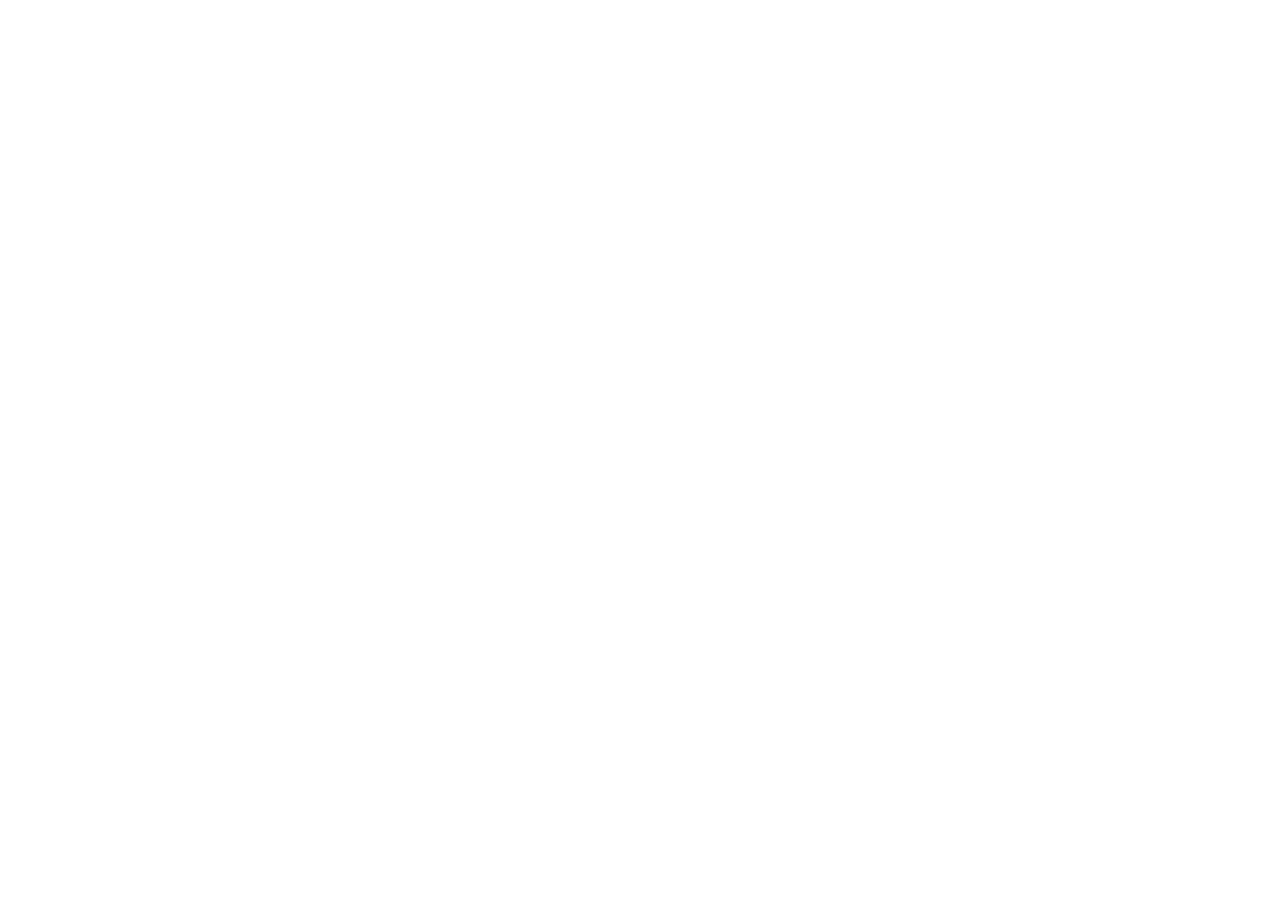
==== index.html @ 86dd61f1 "完成登录注册功能" ====
<!DOCTYPE html>
<html lang="en">

<head>
    <meta charset="UTF-8">
    <meta name="viewport" content="width=device-width, initial-scale=1.0">
    <title>Document</title>
</head>

<body>

</body>

</html>
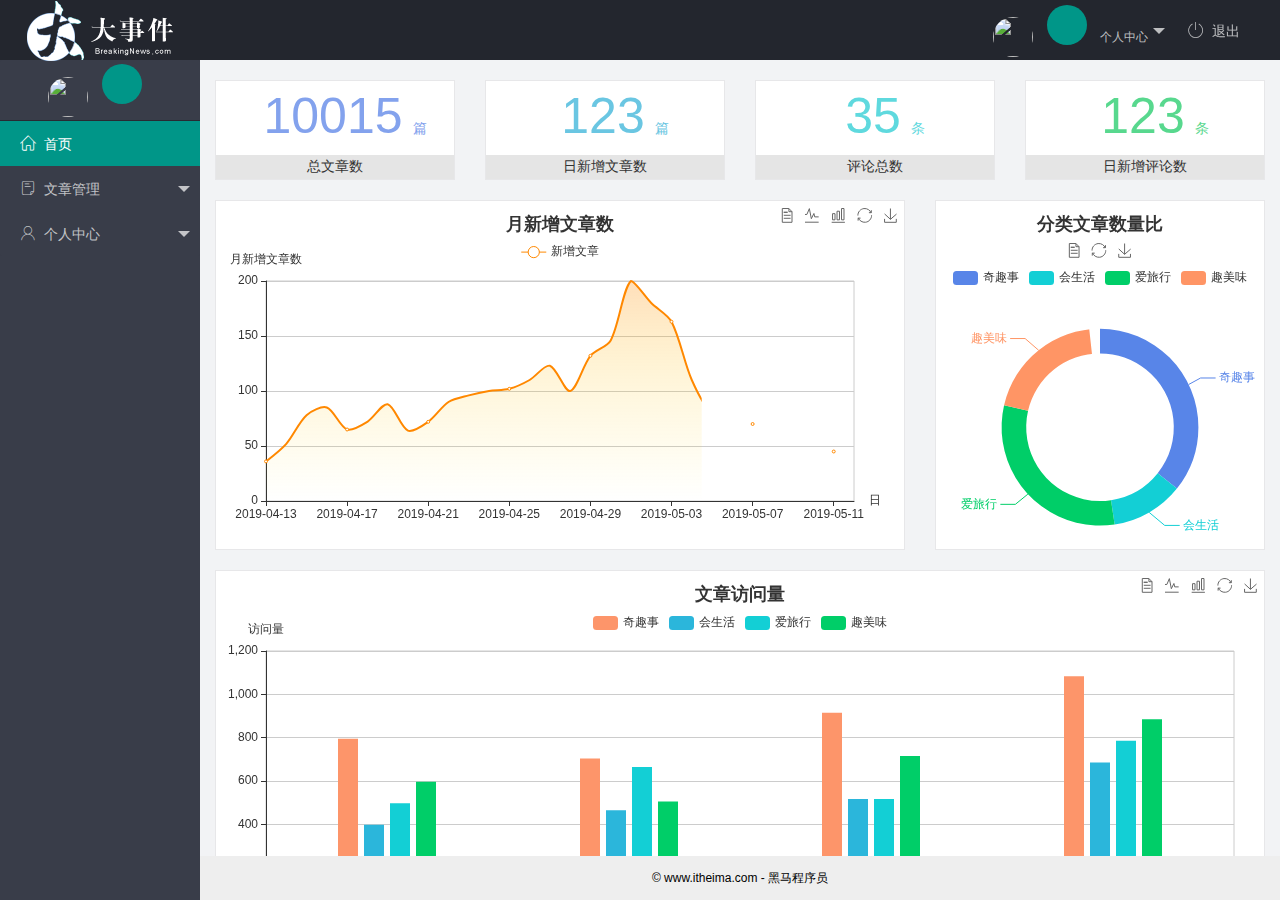
==== commit e9c8f00d: "完成首页和退出功能" ====
--- a/index.html
+++ b/index.html
@@ -5,10 +5,86 @@
     <meta charset="UTF-8">
     <meta name="viewport" content="width=device-width, initial-scale=1.0">
     <title>Document</title>
+    <link rel="stylesheet" href="./assets/lib/layui/css/layui.css">
+    <link rel="stylesheet" href="/assets/fonts/iconfont.css" />
+    <link rel="stylesheet" href="/assets/css/index.css" />
 </head>
 
-<body>
+<body class="layui-layout-body">
+    <div class="layui-layout layui-layout-admin">
+        <div class="layui-header">
+            <div class="layui-logo">
+                <img src="/assets/images/logo.png" alt="" />
+            </div>
+            <!-- 头部区域（可配合layui已有的水平导航） -->
+            <ul class="layui-nav layui-layout-right">
+                <li class="layui-nav-item">
+                    <a href="javascript:;" class="userinfo">
+                        <img src="http://t.cn/RCzsdCq" class="layui-nav-img" />
+                        <span class="text-avatar"></span>
+                        个人中心
+                    </a>
+                    <dl class="layui-nav-child">
+                        <dd><a href="">基本资料</a></dd>
+                        <dd><a href="">更换头像</a></dd>
+                        <dd><a href="">重置密码</a></dd>
+                    </dl>
+                </li>
+                <li class="layui-nav-item">
+                    <a href="javascript:;" id="btnLogout"><span class="iconfont icon-tuichu"></span>退出</a>
+                </li>
+            </ul>
+        </div>
 
+        <div class="layui-side layui-bg-black">
+            <div class="layui-side-scroll">
+                <!-- 左侧导航区域（可配合layui已有的垂直导航） -->
+                <ul class="layui-nav layui-nav-tree" lay-shrink="all"></ul>
+                <ul class="layui-nav layui-nav-tree">
+                    <div class="userinfo">
+                        <img src="http://t.cn/RCzsdCq" class="layui-nav-img" />
+                        <span class="text-avatar"></span>
+                        <span id="welcome"></span>
+                    </div>
+                    <li class="layui-nav-item layui-this">
+                        <a class="" href="/home/dashboard.html" target="fm"><span
+                                class="iconfont icon-home"></span>首页</a>
+                    </li>
+                    <li class="layui-nav-item">
+                        <a href="javascript:;"><span class="iconfont icon-16"></span>文章管理</a>
+                        <dl class="layui-nav-child">
+                            <dd><a href="javascript:;"><i class="layui-icon layui-icon-app"></i>文章类别</a></dd>
+                            <dd><a href="javascript:;"><i class="layui-icon layui-icon-app"></i>文章列表</a></dd>
+                            <dd><a href="javascript:;"><i class="layui-icon layui-icon-app"></i>发布文章</a></dd>
+                        </dl>
+                    </li>
+                    <li class="layui-nav-item">
+                        <a href="javascript:;"><span class="iconfont icon-user"></span>个人中心</a>
+                        <dl class="layui-nav-child">
+                            <dd><a href="javascript:;"><i class="layui-icon layui-icon-app"></i>基本资料</a></dd>
+                            <dd><a href="javascript:;"><i class="layui-icon layui-icon-app"></i>更换头像</a></dd>
+                            <dd><a href="javascript:;"><i class="layui-icon layui-icon-app"></i>重置密码</a></dd>
+                        </dl>
+                    </li>
+                </ul>
+            </div>
+        </div>
+
+        <div class="layui-body">
+            <!-- 内容主体区域 -->
+            <iframe name="fm" src="/home/dashboard.html" frameborder="0"></iframe>
+        </div>
+
+        <div class="layui-footer">
+            <!-- 底部固定区域 -->
+            © www.itheima.com - 黑马程序员
+        </div>
+    </div>
+    <!-- 导入 layui 的JS文件 -->
+    <script src="/assets/lib/layui/layui.all.js"></script>
+    <script src="/assets/lib/jquery.js"></script>
+    <script src="/assets/js/baseAPI.js"></script>
+    <script src="/assets/js/index.js"></script>
 </body>
 
 </html>--- a/assets/lib/layui/css/layui.css
+++ b/assets/lib/layui/css/layui.css
@@ -0,0 +1,2 @@
+/** layui-v2.5.5 MIT License By https://www.layui.com */
+ .layui-inline,img{display:inline-block;vertical-align:middle}h1,h2,h3,h4,h5,h6{font-weight:400}.layui-edge,.layui-header,.layui-inline,.layui-main{position:relative}.layui-body,.layui-edge,.layui-elip{overflow:hidden}.layui-btn,.layui-edge,.layui-inline,img{vertical-align:middle}.layui-btn,.layui-disabled,.layui-icon,.layui-unselect{-moz-user-select:none;-webkit-user-select:none;-ms-user-select:none}.layui-elip,.layui-form-checkbox span,.layui-form-pane .layui-form-label{text-overflow:ellipsis;white-space:nowrap}.layui-breadcrumb,.layui-tree-btnGroup{visibility:hidden}blockquote,body,button,dd,div,dl,dt,form,h1,h2,h3,h4,h5,h6,input,li,ol,p,pre,td,textarea,th,ul{margin:0;padding:0;-webkit-tap-highlight-color:rgba(0,0,0,0)}a:active,a:hover{outline:0}img{border:none}li{list-style:none}table{border-collapse:collapse;border-spacing:0}h4,h5,h6{font-size:100%}button,input,optgroup,option,select,textarea{font-family:inherit;font-size:inherit;font-style:inherit;font-weight:inherit;outline:0}pre{white-space:pre-wrap;white-space:-moz-pre-wrap;white-space:-pre-wrap;white-space:-o-pre-wrap;word-wrap:break-word}body{line-height:24px;font:14px Helvetica Neue,Helvetica,PingFang SC,Tahoma,Arial,sans-serif}hr{height:1px;margin:10px 0;border:0;clear:both}a{color:#333;text-decoration:none}a:hover{color:#777}a cite{font-style:normal;*cursor:pointer}.layui-border-box,.layui-border-box *{box-sizing:border-box}.layui-box,.layui-box *{box-sizing:content-box}.layui-clear{clear:both;*zoom:1}.layui-clear:after{content:'\20';clear:both;*zoom:1;display:block;height:0}.layui-inline{*display:inline;*zoom:1}.layui-edge{display:inline-block;width:0;height:0;border-width:6px;border-style:dashed;border-color:transparent}.layui-edge-top{top:-4px;border-bottom-color:#999;border-bottom-style:solid}.layui-edge-right{border-left-color:#999;border-left-style:solid}.layui-edge-bottom{top:2px;border-top-color:#999;border-top-style:solid}.layui-edge-left{border-right-color:#999;border-right-style:solid}.layui-disabled,.layui-disabled:hover{color:#d2d2d2!important;cursor:not-allowed!important}.layui-circle{border-radius:100%}.layui-show{display:block!important}.layui-hide{display:none!important}@font-face{font-family:layui-icon;src:url(../font/iconfont.eot?v=250);src:url(../font/iconfont.eot?v=250#iefix) format('embedded-opentype'),url(../font/iconfont.woff2?v=250) format('woff2'),url(../font/iconfont.woff?v=250) format('woff'),url(../font/iconfont.ttf?v=250) format('truetype'),url(../font/iconfont.svg?v=250#layui-icon) format('svg')}.layui-icon{font-family:layui-icon!important;font-size:16px;font-style:normal;-webkit-font-smoothing:antialiased;-moz-osx-font-smoothing:grayscale}.layui-icon-reply-fill:before{content:"\e611"}.layui-icon-set-fill:before{content:"\e614"}.layui-icon-menu-fill:before{content:"\e60f"}.layui-icon-search:before{content:"\e615"}.layui-icon-share:before{content:"\e641"}.layui-icon-set-sm:before{content:"\e620"}.layui-icon-engine:before{content:"\e628"}.layui-icon-close:before{content:"\1006"}.layui-icon-close-fill:before{content:"\1007"}.layui-icon-chart-screen:before{content:"\e629"}.layui-icon-star:before{content:"\e600"}.layui-icon-circle-dot:before{content:"\e617"}.layui-icon-chat:before{content:"\e606"}.layui-icon-release:before{content:"\e609"}.layui-icon-list:before{content:"\e60a"}.layui-icon-chart:before{content:"\e62c"}.layui-icon-ok-circle:before{content:"\1005"}.layui-icon-layim-theme:before{content:"\e61b"}.layui-icon-table:before{content:"\e62d"}.layui-icon-right:before{content:"\e602"}.layui-icon-left:before{content:"\e603"}.layui-icon-cart-simple:before{content:"\e698"}.layui-icon-face-cry:before{content:"\e69c"}.layui-icon-face-smile:before{content:"\e6af"}.layui-icon-survey:before{content:"\e6b2"}.layui-icon-tree:before{content:"\e62e"}.layui-icon-upload-circle:before{content:"\e62f"}.layui-icon-add-circle:before{content:"\e61f"}.layui-icon-download-circle:before{content:"\e601"}.layui-icon-templeate-1:before{content:"\e630"}.layui-icon-util:before{content:"\e631"}.layui-icon-face-surprised:before{content:"\e664"}.layui-icon-edit:before{content:"\e642"}.layui-icon-speaker:before{content:"\e645"}.layui-icon-down:before{content:"\e61a"}.layui-icon-file:before{content:"\e621"}.layui-icon-layouts:before{content:"\e632"}.layui-icon-rate-half:before{content:"\e6c9"}.layui-icon-add-circle-fine:before{content:"\e608"}.layui-icon-prev-circle:before{content:"\e633"}.layui-icon-read:before{content:"\e705"}.layui-icon-404:before{content:"\e61c"}.layui-icon-carousel:before{content:"\e634"}.layui-icon-help:before{content:"\e607"}.layui-icon-code-circle:before{content:"\e635"}.layui-icon-water:before{content:"\e636"}.layui-icon-username:before{content:"\e66f"}.layui-icon-find-fill:before{content:"\e670"}.layui-icon-about:before{content:"\e60b"}.layui-icon-location:before{content:"\e715"}.layui-icon-up:before{content:"\e619"}.layui-icon-pause:before{content:"\e651"}.layui-icon-date:before{content:"\e637"}.layui-icon-layim-uploadfile:before{content:"\e61d"}.layui-icon-delete:before{content:"\e640"}.layui-icon-play:before{content:"\e652"}.layui-icon-top:before{content:"\e604"}.layui-icon-friends:before{content:"\e612"}.layui-icon-refresh-3:before{content:"\e9aa"}.layui-icon-ok:before{content:"\e605"}.layui-icon-layer:before{content:"\e638"}.layui-icon-face-smile-fine:before{content:"\e60c"}.layui-icon-dollar:before{content:"\e659"}.layui-icon-group:before{content:"\e613"}.layui-icon-layim-download:before{content:"\e61e"}.layui-icon-picture-fine:before{content:"\e60d"}.layui-icon-link:before{content:"\e64c"}.layui-icon-diamond:before{content:"\e735"}.layui-icon-log:before{content:"\e60e"}.layui-icon-rate-solid:before{content:"\e67a"}.layui-icon-fonts-del:before{content:"\e64f"}.layui-icon-unlink:before{content:"\e64d"}.layui-icon-fonts-clear:before{content:"\e639"}.layui-icon-triangle-r:before{content:"\e623"}.layui-icon-circle:before{content:"\e63f"}.layui-icon-radio:before{content:"\e643"}.layui-icon-align-center:before{content:"\e647"}.layui-icon-align-right:before{content:"\e648"}.layui-icon-align-left:before{content:"\e649"}.layui-icon-loading-1:before{content:"\e63e"}.layui-icon-return:before{content:"\e65c"}.layui-icon-fonts-strong:before{content:"\e62b"}.layui-icon-upload:before{content:"\e67c"}.layui-icon-dialogue:before{content:"\e63a"}.layui-icon-video:before{content:"\e6ed"}.layui-icon-headset:before{content:"\e6fc"}.layui-icon-cellphone-fine:before{content:"\e63b"}.layui-icon-add-1:before{content:"\e654"}.layui-icon-face-smile-b:before{content:"\e650"}.layui-icon-fonts-html:before{content:"\e64b"}.layui-icon-form:before{content:"\e63c"}.layui-icon-cart:before{content:"\e657"}.layui-icon-camera-fill:before{content:"\e65d"}.layui-icon-tabs:before{content:"\e62a"}.layui-icon-fonts-code:before{content:"\e64e"}.layui-icon-fire:before{content:"\e756"}.layui-icon-set:before{content:"\e716"}.layui-icon-fonts-u:before{content:"\e646"}.layui-icon-triangle-d:before{content:"\e625"}.layui-icon-tips:before{content:"\e702"}.layui-icon-picture:before{content:"\e64a"}.layui-icon-more-vertical:before{content:"\e671"}.layui-icon-flag:before{content:"\e66c"}.layui-icon-loading:before{content:"\e63d"}.layui-icon-fonts-i:before{content:"\e644"}.layui-icon-refresh-1:before{content:"\e666"}.layui-icon-rmb:before{content:"\e65e"}.layui-icon-home:before{content:"\e68e"}.layui-icon-user:before{content:"\e770"}.layui-icon-notice:before{content:"\e667"}.layui-icon-login-weibo:before{content:"\e675"}.layui-icon-voice:before{content:"\e688"}.layui-icon-upload-drag:before{content:"\e681"}.layui-icon-login-qq:before{content:"\e676"}.layui-icon-snowflake:before{content:"\e6b1"}.layui-icon-file-b:before{content:"\e655"}.layui-icon-template:before{content:"\e663"}.layui-icon-auz:before{content:"\e672"}.layui-icon-console:before{content:"\e665"}.layui-icon-app:before{content:"\e653"}.layui-icon-prev:before{content:"\e65a"}.layui-icon-website:before{content:"\e7ae"}.layui-icon-next:before{content:"\e65b"}.layui-icon-component:before{content:"\e857"}.layui-icon-more:before{content:"\e65f"}.layui-icon-login-wechat:before{content:"\e677"}.layui-icon-shrink-right:before{content:"\e668"}.layui-icon-spread-left:before{content:"\e66b"}.layui-icon-camera:before{content:"\e660"}.layui-icon-note:before{content:"\e66e"}.layui-icon-refresh:before{content:"\e669"}.layui-icon-female:before{content:"\e661"}.layui-icon-male:before{content:"\e662"}.layui-icon-password:before{content:"\e673"}.layui-icon-senior:before{content:"\e674"}.layui-icon-theme:before{content:"\e66a"}.layui-icon-tread:before{content:"\e6c5"}.layui-icon-praise:before{content:"\e6c6"}.layui-icon-star-fill:before{content:"\e658"}.layui-icon-rate:before{content:"\e67b"}.layui-icon-template-1:before{content:"\e656"}.layui-icon-vercode:before{content:"\e679"}.layui-icon-cellphone:before{content:"\e678"}.layui-icon-screen-full:before{content:"\e622"}.layui-icon-screen-restore:before{content:"\e758"}.layui-icon-cols:before{content:"\e610"}.layui-icon-export:before{content:"\e67d"}.layui-icon-print:before{content:"\e66d"}.layui-icon-slider:before{content:"\e714"}.layui-icon-addition:before{content:"\e624"}.layui-icon-subtraction:before{content:"\e67e"}.layui-icon-service:before{content:"\e626"}.layui-icon-transfer:before{content:"\e691"}.layui-main{width:1140px;margin:0 auto}.layui-header{z-index:1000;height:60px}.layui-header a:hover{transition:all .5s;-webkit-transition:all .5s}.layui-side{position:fixed;left:0;top:0;bottom:0;z-index:999;width:200px;overflow-x:hidden}.layui-side-scroll{position:relative;width:220px;height:100%;overflow-x:hidden}.layui-body{position:absolute;left:200px;right:0;top:0;bottom:0;z-index:998;width:auto;overflow-y:auto;box-sizing:border-box}.layui-layout-body{overflow:hidden}.layui-layout-admin .layui-header{background-color:#23262E}.layui-layout-admin .layui-side{top:60px;width:200px;overflow-x:hidden}.layui-layout-admin .layui-body{position:fixed;top:60px;bottom:44px}.layui-layout-admin .layui-main{width:auto;margin:0 15px}.layui-layout-admin .layui-footer{position:fixed;left:200px;right:0;bottom:0;height:44px;line-height:44px;padding:0 15px;background-color:#eee}.layui-layout-admin .layui-logo{position:absolute;left:0;top:0;width:200px;height:100%;line-height:60px;text-align:center;color:#009688;font-size:16px}.layui-layout-admin .layui-header .layui-nav{background:0 0}.layui-layout-left{position:absolute!important;left:200px;top:0}.layui-layout-right{position:absolute!important;right:0;top:0}.layui-container{position:relative;margin:0 auto;padding:0 15px;box-sizing:border-box}.layui-fluid{position:relative;margin:0 auto;padding:0 15px}.layui-row:after,.layui-row:before{content:'';display:block;clear:both}.layui-col-lg1,.layui-col-lg10,.layui-col-lg11,.layui-col-lg12,.layui-col-lg2,.layui-col-lg3,.layui-col-lg4,.layui-col-lg5,.layui-col-lg6,.layui-col-lg7,.layui-col-lg8,.layui-col-lg9,.layui-col-md1,.layui-col-md10,.layui-col-md11,.layui-col-md12,.layui-col-md2,.layui-col-md3,.layui-col-md4,.layui-col-md5,.layui-col-md6,.layui-col-md7,.layui-col-md8,.layui-col-md9,.layui-col-sm1,.layui-col-sm10,.layui-col-sm11,.layui-col-sm12,.layui-col-sm2,.layui-col-sm3,.layui-col-sm4,.layui-col-sm5,.layui-col-sm6,.layui-col-sm7,.layui-col-sm8,.layui-col-sm9,.layui-col-xs1,.layui-col-xs10,.layui-col-xs11,.layui-col-xs12,.layui-col-xs2,.layui-col-xs3,.layui-col-xs4,.layui-col-xs5,.layui-col-xs6,.layui-col-xs7,.layui-col-xs8,.layui-col-xs9{position:relative;display:block;box-sizing:border-box}.layui-col-xs1,.layui-col-xs10,.layui-col-xs11,.layui-col-xs12,.layui-col-xs2,.layui-col-xs3,.layui-col-xs4,.layui-col-xs5,.layui-col-xs6,.layui-col-xs7,.layui-col-xs8,.layui-col-xs9{float:left}.layui-col-xs1{width:8.33333333%}.layui-col-xs2{width:16.66666667%}.layui-col-xs3{width:25%}.layui-col-xs4{width:33.33333333%}.layui-col-xs5{width:41.66666667%}.layui-col-xs6{width:50%}.layui-col-xs7{width:58.33333333%}.layui-col-xs8{width:66.66666667%}.layui-col-xs9{width:75%}.layui-col-xs10{width:83.33333333%}.layui-col-xs11{width:91.66666667%}.layui-col-xs12{width:100%}.layui-col-xs-offset1{margin-left:8.33333333%}.layui-col-xs-offset2{margin-left:16.66666667%}.layui-col-xs-offset3{margin-left:25%}.layui-col-xs-offset4{margin-left:33.33333333%}.layui-col-xs-offset5{margin-left:41.66666667%}.layui-col-xs-offset6{margin-left:50%}.layui-col-xs-offset7{margin-left:58.33333333%}.layui-col-xs-offset8{margin-left:66.66666667%}.layui-col-xs-offset9{margin-left:75%}.layui-col-xs-offset10{margin-left:83.33333333%}.layui-col-xs-offset11{margin-left:91.66666667%}.layui-col-xs-offset12{margin-left:100%}@media screen and (max-width:768px){.layui-hide-xs{display:none!important}.layui-show-xs-block{display:block!important}.layui-show-xs-inline{display:inline!important}.layui-show-xs-inline-block{display:inline-block!important}}@media screen and (min-width:768px){.layui-container{width:750px}.layui-hide-sm{display:none!important}.layui-show-sm-block{display:block!important}.layui-show-sm-inline{display:inline!important}.layui-show-sm-inline-block{display:inline-block!important}.layui-col-sm1,.layui-col-sm10,.layui-col-sm11,.layui-col-sm12,.layui-col-sm2,.layui-col-sm3,.layui-col-sm4,.layui-col-sm5,.layui-col-sm6,.layui-col-sm7,.layui-col-sm8,.layui-col-sm9{float:left}.layui-col-sm1{width:8.33333333%}.layui-col-sm2{width:16.66666667%}.layui-col-sm3{width:25%}.layui-col-sm4{width:33.33333333%}.layui-col-sm5{width:41.66666667%}.layui-col-sm6{width:50%}.layui-col-sm7{width:58.33333333%}.layui-col-sm8{width:66.66666667%}.layui-col-sm9{width:75%}.layui-col-sm10{width:83.33333333%}.layui-col-sm11{width:91.66666667%}.layui-col-sm12{width:100%}.layui-col-sm-offset1{margin-left:8.33333333%}.layui-col-sm-offset2{margin-left:16.66666667%}.layui-col-sm-offset3{margin-left:25%}.layui-col-sm-offset4{margin-left:33.33333333%}.layui-col-sm-offset5{margin-left:41.66666667%}.layui-col-sm-offset6{margin-left:50%}.layui-col-sm-offset7{margin-left:58.33333333%}.layui-col-sm-offset8{margin-left:66.66666667%}.layui-col-sm-offset9{margin-left:75%}.layui-col-sm-offset10{margin-left:83.33333333%}.layui-col-sm-offset11{margin-left:91.66666667%}.layui-col-sm-offset12{margin-left:100%}}@media screen and (min-width:992px){.layui-container{width:970px}.layui-hide-md{display:none!important}.layui-show-md-block{display:block!important}.layui-show-md-inline{display:inline!important}.layui-show-md-inline-block{display:inline-block!important}.layui-col-md1,.layui-col-md10,.layui-col-md11,.layui-col-md12,.layui-col-md2,.layui-col-md3,.layui-col-md4,.layui-col-md5,.layui-col-md6,.layui-col-md7,.layui-col-md8,.layui-col-md9{float:left}.layui-col-md1{width:8.33333333%}.layui-col-md2{width:16.66666667%}.layui-col-md3{width:25%}.layui-col-md4{width:33.33333333%}.layui-col-md5{width:41.66666667%}.layui-col-md6{width:50%}.layui-col-md7{width:58.33333333%}.layui-col-md8{width:66.66666667%}.layui-col-md9{width:75%}.layui-col-md10{width:83.33333333%}.layui-col-md11{width:91.66666667%}.layui-col-md12{width:100%}.layui-col-md-offset1{margin-left:8.33333333%}.layui-col-md-offset2{margin-left:16.66666667%}.layui-col-md-offset3{margin-left:25%}.layui-col-md-offset4{margin-left:33.33333333%}.layui-col-md-offset5{margin-left:41.66666667%}.layui-col-md-offset6{margin-left:50%}.layui-col-md-offset7{margin-left:58.33333333%}.layui-col-md-offset8{margin-left:66.66666667%}.layui-col-md-offset9{margin-left:75%}.layui-col-md-offset10{margin-left:83.33333333%}.layui-col-md-offset11{margin-left:91.66666667%}.layui-col-md-offset12{margin-left:100%}}@media screen and (min-width:1200px){.layui-container{width:1170px}.layui-hide-lg{display:none!important}.layui-show-lg-block{display:block!important}.layui-show-lg-inline{display:inline!important}.layui-show-lg-inline-block{display:inline-block!important}.layui-col-lg1,.layui-col-lg10,.layui-col-lg11,.layui-col-lg12,.layui-col-lg2,.layui-col-lg3,.layui-col-lg4,.layui-col-lg5,.layui-col-lg6,.layui-col-lg7,.layui-col-lg8,.layui-col-lg9{float:left}.layui-col-lg1{width:8.33333333%}.layui-col-lg2{width:16.66666667%}.layui-col-lg3{width:25%}.layui-col-lg4{width:33.33333333%}.layui-col-lg5{width:41.66666667%}.layui-col-lg6{width:50%}.layui-col-lg7{width:58.33333333%}.layui-col-lg8{width:66.66666667%}.layui-col-lg9{width:75%}.layui-col-lg10{width:83.33333333%}.layui-col-lg11{width:91.66666667%}.layui-col-lg12{width:100%}.layui-col-lg-offset1{margin-left:8.33333333%}.layui-col-lg-offset2{margin-left:16.66666667%}.layui-col-lg-offset3{margin-left:25%}.layui-col-lg-offset4{margin-left:33.33333333%}.layui-col-lg-offset5{margin-left:41.66666667%}.layui-col-lg-offset6{margin-left:50%}.layui-col-lg-offset7{margin-left:58.33333333%}.layui-col-lg-offset8{margin-left:66.66666667%}.layui-col-lg-offset9{margin-left:75%}.layui-col-lg-offset10{margin-left:83.33333333%}.layui-col-lg-offset11{margin-left:91.66666667%}.layui-col-lg-offset12{margin-left:100%}}.layui-col-space1{margin:-.5px}.layui-col-space1>*{padding:.5px}.layui-col-space3{margin:-1.5px}.layui-col-space3>*{padding:1.5px}.layui-col-space5{margin:-2.5px}.layui-col-space5>*{padding:2.5px}.layui-col-space8{margin:-3.5px}.layui-col-space8>*{padding:3.5px}.layui-col-space10{margin:-5px}.layui-col-space10>*{padding:5px}.layui-col-space12{margin:-6px}.layui-col-space12>*{padding:6px}.layui-col-space15{margin:-7.5px}.layui-col-space15>*{padding:7.5px}.layui-col-space18{margin:-9px}.layui-col-space18>*{padding:9px}.layui-col-space20{margin:-10px}.layui-col-space20>*{padding:10px}.layui-col-space22{margin:-11px}.layui-col-space22>*{padding:11px}.layui-col-space25{margin:-12.5px}.layui-col-space25>*{padding:12.5px}.layui-col-space30{margin:-15px}.layui-col-space30>*{padding:15px}.layui-btn,.layui-input,.layui-select,.layui-textarea,.layui-upload-button{outline:0;-webkit-appearance:none;transition:all .3s;-webkit-transition:all .3s;box-sizing:border-box}.layui-elem-quote{margin-bottom:10px;padding:15px;line-height:22px;border-left:5px solid #009688;border-radius:0 2px 2px 0;background-color:#f2f2f2}.layui-quote-nm{border-style:solid;border-width:1px 1px 1px 5px;background:0 0}.layui-elem-field{margin-bottom:10px;padding:0;border-width:1px;border-style:solid}.layui-elem-field legend{margin-left:20px;padding:0 10px;font-size:20px;font-weight:300}.layui-field-title{margin:10px 0 20px;border-width:1px 0 0}.layui-field-box{padding:10px 15px}.layui-field-title .layui-field-box{padding:10px 0}.layui-progress{position:relative;height:6px;border-radius:20px;background-color:#e2e2e2}.layui-progress-bar{position:absolute;left:0;top:0;width:0;max-width:100%;height:6px;border-radius:20px;text-align:right;background-color:#5FB878;transition:all .3s;-webkit-transition:all .3s}.layui-progress-big,.layui-progress-big .layui-progress-bar{height:18px;line-height:18px}.layui-progress-text{position:relative;top:-20px;line-height:18px;font-size:12px;color:#666}.layui-progress-big .layui-progress-text{position:static;padding:0 10px;color:#fff}.layui-collapse{border-width:1px;border-style:solid;border-radius:2px}.layui-colla-content,.layui-colla-item{border-top-width:1px;border-top-style:solid}.layui-colla-item:first-child{border-top:none}.layui-colla-title{position:relative;height:42px;line-height:42px;padding:0 15px 0 35px;color:#333;background-color:#f2f2f2;cursor:pointer;font-size:14px;overflow:hidden}.layui-colla-content{display:none;padding:10px 15px;line-height:22px;color:#666}.layui-colla-icon{position:absolute;left:15px;top:0;font-size:14px}.layui-card{margin-bottom:15px;border-radius:2px;background-color:#fff;box-shadow:0 1px 2px 0 rgba(0,0,0,.05)}.layui-card:last-child{margin-bottom:0}.layui-card-header{position:relative;height:42px;line-height:42px;padding:0 15px;border-bottom:1px solid #f6f6f6;color:#333;border-radius:2px 2px 0 0;font-size:14px}.layui-bg-black,.layui-bg-blue,.layui-bg-cyan,.layui-bg-green,.layui-bg-orange,.layui-bg-red{color:#fff!important}.layui-card-body{position:relative;padding:10px 15px;line-height:24px}.layui-card-body[pad15]{padding:15px}.layui-card-body[pad20]{padding:20px}.layui-card-body .layui-table{margin:5px 0}.layui-card .layui-tab{margin:0}.layui-panel-window{position:relative;padding:15px;border-radius:0;border-top:5px solid #E6E6E6;background-color:#fff}.layui-auxiliar-moving{position:fixed;left:0;right:0;top:0;bottom:0;width:100%;height:100%;background:0 0;z-index:9999999999}.layui-form-label,.layui-form-mid,.layui-form-select,.layui-input-block,.layui-input-inline,.layui-textarea{position:relative}.layui-bg-red{background-color:#FF5722!important}.layui-bg-orange{background-color:#FFB800!important}.layui-bg-green{background-color:#009688!important}.layui-bg-cyan{background-color:#2F4056!important}.layui-bg-blue{background-color:#1E9FFF!important}.layui-bg-black{background-color:#393D49!important}.layui-bg-gray{background-color:#eee!important;color:#666!important}.layui-badge-rim,.layui-colla-content,.layui-colla-item,.layui-collapse,.layui-elem-field,.layui-form-pane .layui-form-item[pane],.layui-form-pane .layui-form-label,.layui-input,.layui-layedit,.layui-layedit-tool,.layui-quote-nm,.layui-select,.layui-tab-bar,.layui-tab-card,.layui-tab-title,.layui-tab-title .layui-this:after,.layui-textarea{border-color:#e6e6e6}.layui-timeline-item:before,hr{background-color:#e6e6e6}.layui-text{line-height:22px;font-size:14px;color:#666}.layui-text h1,.layui-text h2,.layui-text h3{font-weight:500;color:#333}.layui-text h1{font-size:30px}.layui-text h2{font-size:24px}.layui-text h3{font-size:18px}.layui-text a:not(.layui-btn){color:#01AAED}.layui-text a:not(.layui-btn):hover{text-decoration:underline}.layui-text ul{padding:5px 0 5px 15px}.layui-text ul li{margin-top:5px;list-style-type:disc}.layui-text em,.layui-word-aux{color:#999!important;padding:0 5px!important}.layui-btn{display:inline-block;height:38px;line-height:38px;padding:0 18px;background-color:#009688;color:#fff;white-space:nowrap;text-align:center;font-size:14px;border:none;border-radius:2px;cursor:pointer}.layui-btn:hover{opacity:.8;filter:alpha(opacity=80);color:#fff}.layui-btn:active{opacity:1;filter:alpha(opacity=100)}.layui-btn+.layui-btn{margin-left:10px}.layui-btn-container{font-size:0}.layui-btn-container .layui-btn{margin-right:10px;margin-bottom:10px}.layui-btn-container .layui-btn+.layui-btn{margin-left:0}.layui-table .layui-btn-container .layui-btn{margin-bottom:9px}.layui-btn-radius{border-radius:100px}.layui-btn .layui-icon{margin-right:3px;font-size:18px;vertical-align:bottom;vertical-align:middle\9}.layui-btn-primary{border:1px solid #C9C9C9;background-color:#fff;color:#555}.layui-btn-primary:hover{border-color:#009688;color:#333}.layui-btn-normal{background-color:#1E9FFF}.layui-btn-warm{background-color:#FFB800}.layui-btn-danger{background-color:#FF5722}.layui-btn-checked{background-color:#5FB878}.layui-btn-disabled,.layui-btn-disabled:active,.layui-btn-disabled:hover{border:1px solid #e6e6e6;background-color:#FBFBFB;color:#C9C9C9;cursor:not-allowed;opacity:1}.layui-btn-lg{height:44px;line-height:44px;padding:0 25px;font-size:16px}.layui-btn-sm{height:30px;line-height:30px;padding:0 10px;font-size:12px}.layui-btn-sm i{font-size:16px!important}.layui-btn-xs{height:22px;line-height:22px;padding:0 5px;font-size:12px}.layui-btn-xs i{font-size:14px!important}.layui-btn-group{display:inline-block;vertical-align:middle;font-size:0}.layui-btn-group .layui-btn{margin-left:0!important;margin-right:0!important;border-left:1px solid rgba(255,255,255,.5);border-radius:0}.layui-btn-group .layui-btn-primary{border-left:none}.layui-btn-group .layui-btn-primary:hover{border-color:#C9C9C9;color:#009688}.layui-btn-group .layui-btn:first-child{border-left:none;border-radius:2px 0 0 2px}.layui-btn-group .layui-btn-primary:first-child{border-left:1px solid #c9c9c9}.layui-btn-group .layui-btn:last-child{border-radius:0 2px 2px 0}.layui-btn-group .layui-btn+.layui-btn{margin-left:0}.layui-btn-group+.layui-btn-group{margin-left:10px}.layui-btn-fluid{width:100%}.layui-input,.layui-select,.layui-textarea{height:38px;line-height:1.3;line-height:38px\9;border-width:1px;border-style:solid;background-color:#fff;border-radius:2px}.layui-input::-webkit-input-placeholder,.layui-select::-webkit-input-placeholder,.layui-textarea::-webkit-input-placeholder{line-height:1.3}.layui-input,.layui-textarea{display:block;width:100%;padding-left:10px}.layui-input:hover,.layui-textarea:hover{border-color:#D2D2D2!important}.layui-input:focus,.layui-textarea:focus{border-color:#C9C9C9!important}.layui-textarea{min-height:100px;height:auto;line-height:20px;padding:6px 10px;resize:vertical}.layui-select{padding:0 10px}.layui-form input[type=checkbox],.layui-form input[type=radio],.layui-form select{display:none}.layui-form [lay-ignore]{display:initial}.layui-form-item{margin-bottom:15px;clear:both;*zoom:1}.layui-form-item:after{content:'\20';clear:both;*zoom:1;display:block;height:0}.layui-form-label{float:left;display:block;padding:9px 15px;width:80px;font-weight:400;line-height:20px;text-align:right}.layui-form-label-col{display:block;float:none;padding:9px 0;line-height:20px;text-align:left}.layui-form-item .layui-inline{margin-bottom:5px;margin-right:10px}.layui-input-block{margin-left:110px;min-height:36px}.layui-input-inline{display:inline-block;vertical-align:middle}.layui-form-item .layui-input-inline{float:left;width:190px;margin-right:10px}.layui-form-text .layui-input-inline{width:auto}.layui-form-mid{float:left;display:block;padding:9px 0!important;line-height:20px;margin-right:10px}.layui-form-danger+.layui-form-select .layui-input,.layui-form-danger:focus{border-color:#FF5722!important}.layui-form-select .layui-input{padding-right:30px;cursor:pointer}.layui-form-select .layui-edge{position:absolute;right:10px;top:50%;margin-top:-3px;cursor:pointer;border-width:6px;border-top-color:#c2c2c2;border-top-style:solid;transition:all .3s;-webkit-transition:all .3s}.layui-form-select dl{display:none;position:absolute;left:0;top:42px;padding:5px 0;z-index:899;min-width:100%;border:1px solid #d2d2d2;max-height:300px;overflow-y:auto;background-color:#fff;border-radius:2px;box-shadow:0 2px 4px rgba(0,0,0,.12);box-sizing:border-box}.layui-form-select dl dd,.layui-form-select dl dt{padding:0 10px;line-height:36px;white-space:nowrap;overflow:hidden;text-overflow:ellipsis}.layui-form-select dl dt{font-size:12px;color:#999}.layui-form-select dl dd{cursor:pointer}.layui-form-select dl dd:hover{background-color:#f2f2f2;-webkit-transition:.5s all;transition:.5s all}.layui-form-select .layui-select-group dd{padding-left:20px}.layui-form-select dl dd.layui-select-tips{padding-left:10px!important;color:#999}.layui-form-select dl dd.layui-this{background-color:#5FB878;color:#fff}.layui-form-checkbox,.layui-form-select dl dd.layui-disabled{background-color:#fff}.layui-form-selected dl{display:block}.layui-form-checkbox,.layui-form-checkbox *,.layui-form-switch{display:inline-block;vertical-align:middle}.layui-form-selected .layui-edge{margin-top:-9px;-webkit-transform:rotate(180deg);transform:rotate(180deg);margin-top:-3px\9}:root .layui-form-selected .layui-edge{margin-top:-9px\0/IE9}.layui-form-selectup dl{top:auto;bottom:42px}.layui-select-none{margin:5px 0;text-align:center;color:#999}.layui-select-disabled .layui-disabled{border-color:#eee!important}.layui-select-disabled .layui-edge{border-top-color:#d2d2d2}.layui-form-checkbox{position:relative;height:30px;line-height:30px;margin-right:10px;padding-right:30px;cursor:pointer;font-size:0;-webkit-transition:.1s linear;transition:.1s linear;box-sizing:border-box}.layui-form-checkbox span{padding:0 10px;height:100%;font-size:14px;border-radius:2px 0 0 2px;background-color:#d2d2d2;color:#fff;overflow:hidden}.layui-form-checkbox:hover span{background-color:#c2c2c2}.layui-form-checkbox i{position:absolute;right:0;top:0;width:30px;height:28px;border:1px solid #d2d2d2;border-left:none;border-radius:0 2px 2px 0;color:#fff;font-size:20px;text-align:center}.layui-form-checkbox:hover i{border-color:#c2c2c2;color:#c2c2c2}.layui-form-checked,.layui-form-checked:hover{border-color:#5FB878}.layui-form-checked span,.layui-form-checked:hover span{background-color:#5FB878}.layui-form-checked i,.layui-form-checked:hover i{color:#5FB878}.layui-form-item .layui-form-checkbox{margin-top:4px}.layui-form-checkbox[lay-skin=primary]{height:auto!important;line-height:normal!important;min-width:18px;min-height:18px;border:none!important;margin-right:0;padding-left:28px;padding-right:0;background:0 0}.layui-form-checkbox[lay-skin=primary] span{padding-left:0;padding-right:15px;line-height:18px;background:0 0;color:#666}.layui-form-checkbox[lay-skin=primary] i{right:auto;left:0;width:16px;height:16px;line-height:16px;border:1px solid #d2d2d2;font-size:12px;border-radius:2px;background-color:#fff;-webkit-transition:.1s linear;transition:.1s linear}.layui-form-checkbox[lay-skin=primary]:hover i{border-color:#5FB878;color:#fff}.layui-form-checked[lay-skin=primary] i{border-color:#5FB878!important;background-color:#5FB878;color:#fff}.layui-checkbox-disbaled[lay-skin=primary] span{background:0 0!important;color:#c2c2c2}.layui-checkbox-disbaled[lay-skin=primary]:hover i{border-color:#d2d2d2}.layui-form-item .layui-form-checkbox[lay-skin=primary]{margin-top:10px}.layui-form-switch{position:relative;height:22px;line-height:22px;min-width:35px;padding:0 5px;margin-top:8px;border:1px solid #d2d2d2;border-radius:20px;cursor:pointer;background-color:#fff;-webkit-transition:.1s linear;transition:.1s linear}.layui-form-switch i{position:absolute;left:5px;top:3px;width:16px;height:16px;border-radius:20px;background-color:#d2d2d2;-webkit-transition:.1s linear;transition:.1s linear}.layui-form-switch em{position:relative;top:0;width:25px;margin-left:21px;padding:0!important;text-align:center!important;color:#999!important;font-style:normal!important;font-size:12px}.layui-form-onswitch{border-color:#5FB878;background-color:#5FB878}.layui-checkbox-disbaled,.layui-checkbox-disbaled i{border-color:#e2e2e2!important}.layui-form-onswitch i{left:100%;margin-left:-21px;background-color:#fff}.layui-form-onswitch em{margin-left:5px;margin-right:21px;color:#fff!important}.layui-checkbox-disbaled span{background-color:#e2e2e2!important}.layui-checkbox-disbaled:hover i{color:#fff!important}[lay-radio]{display:none}.layui-form-radio,.layui-form-radio *{display:inline-block;vertical-align:middle}.layui-form-radio{line-height:28px;margin:6px 10px 0 0;padding-right:10px;cursor:pointer;font-size:0}.layui-form-radio *{font-size:14px}.layui-form-radio>i{margin-right:8px;font-size:22px;color:#c2c2c2}.layui-form-radio>i:hover,.layui-form-radioed>i{color:#5FB878}.layui-radio-disbaled>i{color:#e2e2e2!important}.layui-form-pane .layui-form-label{width:110px;padding:8px 15px;height:38px;line-height:20px;border-width:1px;border-style:solid;border-radius:2px 0 0 2px;text-align:center;background-color:#FBFBFB;overflow:hidden;box-sizing:border-box}.layui-form-pane .layui-input-inline{margin-left:-1px}.layui-form-pane .layui-input-block{margin-left:110px;left:-1px}.layui-form-pane .layui-input{border-radius:0 2px 2px 0}.layui-form-pane .layui-form-text .layui-form-label{float:none;width:100%;border-radius:2px;box-sizing:border-box;text-align:left}.layui-form-pane .layui-form-text .layui-input-inline{display:block;margin:0;top:-1px;clear:both}.layui-form-pane .layui-form-text .layui-input-block{margin:0;left:0;top:-1px}.layui-form-pane .layui-form-text .layui-textarea{min-height:100px;border-radius:0 0 2px 2px}.layui-form-pane .layui-form-checkbox{margin:4px 0 4px 10px}.layui-form-pane .layui-form-radio,.layui-form-pane .layui-form-switch{margin-top:6px;margin-left:10px}.layui-form-pane .layui-form-item[pane]{position:relative;border-width:1px;border-style:solid}.layui-form-pane .layui-form-item[pane] .layui-form-label{position:absolute;left:0;top:0;height:100%;border-width:0 1px 0 0}.layui-form-pane .layui-form-item[pane] .layui-input-inline{margin-left:110px}@media screen and (max-width:450px){.layui-form-item .layui-form-label{text-overflow:ellipsis;overflow:hidden;white-space:nowrap}.layui-form-item .layui-inline{display:block;margin-right:0;margin-bottom:20px;clear:both}.layui-form-item .layui-inline:after{content:'\20';clear:both;display:block;height:0}.layui-form-item .layui-input-inline{display:block;float:none;left:-3px;width:auto;margin:0 0 10px 112px}.layui-form-item .layui-input-inline+.layui-form-mid{margin-left:110px;top:-5px;padding:0}.layui-form-item .layui-form-checkbox{margin-right:5px;margin-bottom:5px}}.layui-layedit{border-width:1px;border-style:solid;border-radius:2px}.layui-layedit-tool{padding:3px 5px;border-bottom-width:1px;border-bottom-style:solid;font-size:0}.layedit-tool-fixed{position:fixed;top:0;border-top:1px solid #e2e2e2}.layui-layedit-tool .layedit-tool-mid,.layui-layedit-tool .layui-icon{display:inline-block;vertical-align:middle;text-align:center;font-size:14px}.layui-layedit-tool .layui-icon{position:relative;width:32px;height:30px;line-height:30px;margin:3px 5px;color:#777;cursor:pointer;border-radius:2px}.layui-layedit-tool .layui-icon:hover{color:#393D49}.layui-layedit-tool .layui-icon:active{color:#000}.layui-layedit-tool .layedit-tool-active{background-color:#e2e2e2;color:#000}.layui-layedit-tool .layui-disabled,.layui-layedit-tool .layui-disabled:hover{color:#d2d2d2;cursor:not-allowed}.layui-layedit-tool .layedit-tool-mid{width:1px;height:18px;margin:0 10px;background-color:#d2d2d2}.layedit-tool-html{width:50px!important;font-size:30px!important}.layedit-tool-b,.layedit-tool-code,.layedit-tool-help{font-size:16px!important}.layedit-tool-d,.layedit-tool-face,.layedit-tool-image,.layedit-tool-unlink{font-size:18px!important}.layedit-tool-image input{position:absolute;font-size:0;left:0;top:0;width:100%;height:100%;opacity:.01;filter:Alpha(opacity=1);cursor:pointer}.layui-layedit-iframe iframe{display:block;width:100%}#LAY_layedit_code{overflow:hidden}.layui-laypage{display:inline-block;*display:inline;*zoom:1;vertical-align:middle;margin:10px 0;font-size:0}.layui-laypage>a:first-child,.layui-laypage>a:first-child em{border-radius:2px 0 0 2px}.layui-laypage>a:last-child,.layui-laypage>a:last-child em{border-radius:0 2px 2px 0}.layui-laypage>:first-child{margin-left:0!important}.layui-laypage>:last-child{margin-right:0!important}.layui-laypage a,.layui-laypage button,.layui-laypage input,.layui-laypage select,.layui-laypage span{border:1px solid #e2e2e2}.layui-laypage a,.layui-laypage span{display:inline-block;*display:inline;*zoom:1;vertical-align:middle;padding:0 15px;height:28px;line-height:28px;margin:0 -1px 5px 0;background-color:#fff;color:#333;font-size:12px}.layui-flow-more a *,.layui-laypage input,.layui-table-view select[lay-ignore]{display:inline-block}.layui-laypage a:hover{color:#009688}.layui-laypage em{font-style:normal}.layui-laypage .layui-laypage-spr{color:#999;font-weight:700}.layui-laypage a{text-decoration:none}.layui-laypage .layui-laypage-curr{position:relative}.layui-laypage .layui-laypage-curr em{position:relative;color:#fff}.layui-laypage .layui-laypage-curr .layui-laypage-em{position:absolute;left:-1px;top:-1px;padding:1px;width:100%;height:100%;background-color:#009688}.layui-laypage-em{border-radius:2px}.layui-laypage-next em,.layui-laypage-prev em{font-family:Sim sun;font-size:16px}.layui-laypage .layui-laypage-count,.layui-laypage .layui-laypage-limits,.layui-laypage .layui-laypage-refresh,.layui-laypage .layui-laypage-skip{margin-left:10px;margin-right:10px;padding:0;border:none}.layui-laypage .layui-laypage-limits,.layui-laypage .layui-laypage-refresh{vertical-align:top}.layui-laypage .layui-laypage-refresh i{font-size:18px;cursor:pointer}.layui-laypage select{height:22px;padding:3px;border-radius:2px;cursor:pointer}.layui-laypage .layui-laypage-skip{height:30px;line-height:30px;color:#999}.layui-laypage button,.layui-laypage input{height:30px;line-height:30px;border-radius:2px;vertical-align:top;background-color:#fff;box-sizing:border-box}.layui-laypage input{width:40px;margin:0 10px;padding:0 3px;text-align:center}.layui-laypage input:focus,.layui-laypage select:focus{border-color:#009688!important}.layui-laypage button{margin-left:10px;padding:0 10px;cursor:pointer}.layui-table,.layui-table-view{margin:10px 0}.layui-flow-more{margin:10px 0;text-align:center;color:#999;font-size:14px}.layui-flow-more a{height:32px;line-height:32px}.layui-flow-more a *{vertical-align:top}.layui-flow-more a cite{padding:0 20px;border-radius:3px;background-color:#eee;color:#333;font-style:normal}.layui-flow-more a cite:hover{opacity:.8}.layui-flow-more a i{font-size:30px;color:#737383}.layui-table{width:100%;background-color:#fff;color:#666}.layui-table tr{transition:all .3s;-webkit-transition:all .3s}.layui-table th{text-align:left;font-weight:400}.layui-table tbody tr:hover,.layui-table thead tr,.layui-table-click,.layui-table-header,.layui-table-hover,.layui-table-mend,.layui-table-patch,.layui-table-tool,.layui-table-total,.layui-table-total tr,.layui-table[lay-even] tr:nth-child(even){background-color:#f2f2f2}.layui-table td,.layui-table th,.layui-table-col-set,.layui-table-fixed-r,.layui-table-grid-down,.layui-table-header,.layui-table-page,.layui-table-tips-main,.layui-table-tool,.layui-table-total,.layui-table-view,.layui-table[lay-skin=line],.layui-table[lay-skin=row]{border-width:1px;border-style:solid;border-color:#e6e6e6}.layui-table td,.layui-table th{position:relative;padding:9px 15px;min-height:20px;line-height:20px;font-size:14px}.layui-table[lay-skin=line] td,.layui-table[lay-skin=line] th{border-width:0 0 1px}.layui-table[lay-skin=row] td,.layui-table[lay-skin=row] th{border-width:0 1px 0 0}.layui-table[lay-skin=nob] td,.layui-table[lay-skin=nob] th{border:none}.layui-table img{max-width:100px}.layui-table[lay-size=lg] td,.layui-table[lay-size=lg] th{padding:15px 30px}.layui-table-view .layui-table[lay-size=lg] .layui-table-cell{height:40px;line-height:40px}.layui-table[lay-size=sm] td,.layui-table[lay-size=sm] th{font-size:12px;padding:5px 10px}.layui-table-view .layui-table[lay-size=sm] .layui-table-cell{height:20px;line-height:20px}.layui-table[lay-data]{display:none}.layui-table-box{position:relative;overflow:hidden}.layui-table-view .layui-table{position:relative;width:auto;margin:0}.layui-table-view .layui-table[lay-skin=line]{border-width:0 1px 0 0}.layui-table-view .layui-table[lay-skin=row]{border-width:0 0 1px}.layui-table-view .layui-table td,.layui-table-view .layui-table th{padding:5px 0;border-top:none;border-left:none}.layui-table-view .layui-table th.layui-unselect .layui-table-cell span{cursor:pointer}.layui-table-view .layui-table td{cursor:default}.layui-table-view .layui-table td[data-edit=text]{cursor:text}.layui-table-view .layui-form-checkbox[lay-skin=primary] i{width:18px;height:18px}.layui-table-view .layui-form-radio{line-height:0;padding:0}.layui-table-view .layui-form-radio>i{margin:0;font-size:20px}.layui-table-init{position:absolute;left:0;top:0;width:100%;height:100%;text-align:center;z-index:110}.layui-table-init .layui-icon{position:absolute;left:50%;top:50%;margin:-15px 0 0 -15px;font-size:30px;color:#c2c2c2}.layui-table-header{border-width:0 0 1px;overflow:hidden}.layui-table-header .layui-table{margin-bottom:-1px}.layui-table-tool .layui-inline[lay-event]{position:relative;width:26px;height:26px;padding:5px;line-height:16px;margin-right:10px;text-align:center;color:#333;border:1px solid #ccc;cursor:pointer;-webkit-transition:.5s all;transition:.5s all}.layui-table-tool .layui-inline[lay-event]:hover{border:1px solid #999}.layui-table-tool-temp{padding-right:120px}.layui-table-tool-self{position:absolute;right:17px;top:10px}.layui-table-tool .layui-table-tool-self .layui-inline[lay-event]{margin:0 0 0 10px}.layui-table-tool-panel{position:absolute;top:29px;left:-1px;padding:5px 0;min-width:150px;min-height:40px;border:1px solid #d2d2d2;text-align:left;overflow-y:auto;background-color:#fff;box-shadow:0 2px 4px rgba(0,0,0,.12)}.layui-table-cell,.layui-table-tool-panel li{overflow:hidden;text-overflow:ellipsis;white-space:nowrap}.layui-table-tool-panel li{padding:0 10px;line-height:30px;-webkit-transition:.5s all;transition:.5s all}.layui-table-tool-panel li .layui-form-checkbox[lay-skin=primary]{width:100%;padding-left:28px}.layui-table-tool-panel li:hover{background-color:#f2f2f2}.layui-table-tool-panel li .layui-form-checkbox[lay-skin=primary] i{position:absolute;left:0;top:0}.layui-table-tool-panel li .layui-form-checkbox[lay-skin=primary] span{padding:0}.layui-table-tool .layui-table-tool-self .layui-table-tool-panel{left:auto;right:-1px}.layui-table-col-set{position:absolute;right:0;top:0;width:20px;height:100%;border-width:0 0 0 1px;background-color:#fff}.layui-table-sort{width:10px;height:20px;margin-left:5px;cursor:pointer!important}.layui-table-sort .layui-edge{position:absolute;left:5px;border-width:5px}.layui-table-sort .layui-table-sort-asc{top:3px;border-top:none;border-bottom-style:solid;border-bottom-color:#b2b2b2}.layui-table-sort .layui-table-sort-asc:hover{border-bottom-color:#666}.layui-table-sort .layui-table-sort-desc{bottom:5px;border-bottom:none;border-top-style:solid;border-top-color:#b2b2b2}.layui-table-sort .layui-table-sort-desc:hover{border-top-color:#666}.layui-table-sort[lay-sort=asc] .layui-table-sort-asc{border-bottom-color:#000}.layui-table-sort[lay-sort=desc] .layui-table-sort-desc{border-top-color:#000}.layui-table-cell{height:28px;line-height:28px;padding:0 15px;position:relative;box-sizing:border-box}.layui-table-cell .layui-form-checkbox[lay-skin=primary]{top:-1px;padding:0}.layui-table-cell .layui-table-link{color:#01AAED}.laytable-cell-checkbox,.laytable-cell-numbers,.laytable-cell-radio,.laytable-cell-space{padding:0;text-align:center}.layui-table-body{position:relative;overflow:auto;margin-right:-1px;margin-bottom:-1px}.layui-table-body .layui-none{line-height:26px;padding:15px;text-align:center;color:#999}.layui-table-fixed{position:absolute;left:0;top:0;z-index:101}.layui-table-fixed .layui-table-body{overflow:hidden}.layui-table-fixed-l{box-shadow:0 -1px 8px rgba(0,0,0,.08)}.layui-table-fixed-r{left:auto;right:-1px;border-width:0 0 0 1px;box-shadow:-1px 0 8px rgba(0,0,0,.08)}.layui-table-fixed-r .layui-table-header{position:relative;overflow:visible}.layui-table-mend{position:absolute;right:-49px;top:0;height:100%;width:50px}.layui-table-tool{position:relative;z-index:890;width:100%;min-height:50px;line-height:30px;padding:10px 15px;border-width:0 0 1px}.layui-table-tool .layui-btn-container{margin-bottom:-10px}.layui-table-page,.layui-table-total{border-width:1px 0 0;margin-bottom:-1px;overflow:hidden}.layui-table-page{position:relative;width:100%;padding:7px 7px 0;height:41px;font-size:12px;white-space:nowrap}.layui-table-page>div{height:26px}.layui-table-page .layui-laypage{margin:0}.layui-table-page .layui-laypage a,.layui-table-page .layui-laypage span{height:26px;line-height:26px;margin-bottom:10px;border:none;background:0 0}.layui-table-page .layui-laypage a,.layui-table-page .layui-laypage span.layui-laypage-curr{padding:0 12px}.layui-table-page .layui-laypage span{margin-left:0;padding:0}.layui-table-page .layui-laypage .layui-laypage-prev{margin-left:-7px!important}.layui-table-page .layui-laypage .layui-laypage-curr .layui-laypage-em{left:0;top:0;padding:0}.layui-table-page .layui-laypage button,.layui-table-page .layui-laypage input{height:26px;line-height:26px}.layui-table-page .layui-laypage input{width:40px}.layui-table-page .layui-laypage button{padding:0 10px}.layui-table-page select{height:18px}.layui-table-patch .layui-table-cell{padding:0;width:30px}.layui-table-edit{position:absolute;left:0;top:0;width:100%;height:100%;padding:0 14px 1px;border-radius:0;box-shadow:1px 1px 20px rgba(0,0,0,.15)}.layui-table-edit:focus{border-color:#5FB878!important}select.layui-table-edit{padding:0 0 0 10px;border-color:#C9C9C9}.layui-table-view .layui-form-checkbox,.layui-table-view .layui-form-radio,.layui-table-view .layui-form-switch{top:0;margin:0;box-sizing:content-box}.layui-table-view .layui-form-checkbox{top:-1px;height:26px;line-height:26px}.layui-table-view .layui-form-checkbox i{height:26px}.layui-table-grid .layui-table-cell{overflow:visible}.layui-table-grid-down{position:absolute;top:0;right:0;width:26px;height:100%;padding:5px 0;border-width:0 0 0 1px;text-align:center;background-color:#fff;color:#999;cursor:pointer}.layui-table-grid-down .layui-icon{position:absolute;top:50%;left:50%;margin:-8px 0 0 -8px}.layui-table-grid-down:hover{background-color:#fbfbfb}body .layui-table-tips .layui-layer-content{background:0 0;padding:0;box-shadow:0 1px 6px rgba(0,0,0,.12)}.layui-table-tips-main{margin:-44px 0 0 -1px;max-height:150px;padding:8px 15px;font-size:14px;overflow-y:scroll;background-color:#fff;color:#666}.layui-table-tips-c{position:absolute;right:-3px;top:-13px;width:20px;height:20px;padding:3px;cursor:pointer;background-color:#666;border-radius:50%;color:#fff}.layui-table-tips-c:hover{background-color:#777}.layui-table-tips-c:before{position:relative;right:-2px}.layui-upload-file{display:none!important;opacity:.01;filter:Alpha(opacity=1)}.layui-upload-drag,.layui-upload-form,.layui-upload-wrap{display:inline-block}.layui-upload-list{margin:10px 0}.layui-upload-choose{padding:0 10px;color:#999}.layui-upload-drag{position:relative;padding:30px;border:1px dashed #e2e2e2;background-color:#fff;text-align:center;cursor:pointer;color:#999}.layui-upload-drag .layui-icon{font-size:50px;color:#009688}.layui-upload-drag[lay-over]{border-color:#009688}.layui-upload-iframe{position:absolute;width:0;height:0;border:0;visibility:hidden}.layui-upload-wrap{position:relative;vertical-align:middle}.layui-upload-wrap .layui-upload-file{display:block!important;position:absolute;left:0;top:0;z-index:10;font-size:100px;width:100%;height:100%;opacity:.01;filter:Alpha(opacity=1);cursor:pointer}.layui-transfer-active,.layui-transfer-box{display:inline-block;vertical-align:middle}.layui-transfer-box,.layui-transfer-header,.layui-transfer-search{border-width:0;border-style:solid;border-color:#e6e6e6}.layui-transfer-box{position:relative;border-width:1px;width:200px;height:360px;border-radius:2px;background-color:#fff}.layui-transfer-box .layui-form-checkbox{width:100%;margin:0!important}.layui-transfer-header{height:38px;line-height:38px;padding:0 10px;border-bottom-width:1px}.layui-transfer-search{position:relative;padding:10px;border-bottom-width:1px}.layui-transfer-search .layui-input{height:32px;padding-left:30px;font-size:12px}.layui-transfer-search .layui-icon-search{position:absolute;left:20px;top:50%;margin-top:-8px;color:#666}.layui-transfer-active{margin:0 15px}.layui-transfer-active .layui-btn{display:block;margin:0;padding:0 15px;background-color:#5FB878;border-color:#5FB878;color:#fff}.layui-transfer-active .layui-btn-disabled{background-color:#FBFBFB;border-color:#e6e6e6;color:#C9C9C9}.layui-transfer-active .layui-btn:first-child{margin-bottom:15px}.layui-transfer-active .layui-btn .layui-icon{margin:0;font-size:14px!important}.layui-transfer-data{padding:5px 0;overflow:auto}.layui-transfer-data li{height:32px;line-height:32px;padding:0 10px}.layui-transfer-data li:hover{background-color:#f2f2f2;transition:.5s all}.layui-transfer-data .layui-none{padding:15px 10px;text-align:center;color:#999}.layui-nav{position:relative;padding:0 20px;background-color:#393D49;color:#fff;border-radius:2px;font-size:0;box-sizing:border-box}.layui-nav *{font-size:14px}.layui-nav .layui-nav-item{position:relative;display:inline-block;*display:inline;*zoom:1;vertical-align:middle;line-height:60px}.layui-nav .layui-nav-item a{display:block;padding:0 20px;color:#fff;color:rgba(255,255,255,.7);transition:all .3s;-webkit-transition:all .3s}.layui-nav .layui-this:after,.layui-nav-bar,.layui-nav-tree .layui-nav-itemed:after{position:absolute;left:0;top:0;width:0;height:5px;background-color:#5FB878;transition:all .2s;-webkit-transition:all .2s}.layui-nav-bar{z-index:1000}.layui-nav .layui-nav-item a:hover,.layui-nav .layui-this a{color:#fff}.layui-nav .layui-this:after{content:'';top:auto;bottom:0;width:100%}.layui-nav-img{width:30px;height:30px;margin-right:10px;border-radius:50%}.layui-nav .layui-nav-more{content:'';width:0;height:0;border-style:solid dashed dashed;border-color:#fff transparent transparent;overflow:hidden;cursor:pointer;transition:all .2s;-webkit-transition:all .2s;position:absolute;top:50%;right:3px;margin-top:-3px;border-width:6px;border-top-color:rgba(255,255,255,.7)}.layui-nav .layui-nav-mored,.layui-nav-itemed>a .layui-nav-more{margin-top:-9px;border-style:dashed dashed solid;border-color:transparent transparent #fff}.layui-nav-child{display:none;position:absolute;left:0;top:65px;min-width:100%;line-height:36px;padding:5px 0;box-shadow:0 2px 4px rgba(0,0,0,.12);border:1px solid #d2d2d2;background-color:#fff;z-index:100;border-radius:2px;white-space:nowrap}.layui-nav .layui-nav-child a{color:#333}.layui-nav .layui-nav-child a:hover{background-color:#f2f2f2;color:#000}.layui-nav-child dd{position:relative}.layui-nav .layui-nav-child dd.layui-this a,.layui-nav-child dd.layui-this{background-color:#5FB878;color:#fff}.layui-nav-child dd.layui-this:after{display:none}.layui-nav-tree{width:200px;padding:0}.layui-nav-tree .layui-nav-item{display:block;width:100%;line-height:45px}.layui-nav-tree .layui-nav-item a{position:relative;height:45px;line-height:45px;text-overflow:ellipsis;overflow:hidden;white-space:nowrap}.layui-nav-tree .layui-nav-item a:hover{background-color:#4E5465}.layui-nav-tree .layui-nav-bar{width:5px;height:0;background-color:#009688}.layui-nav-tree .layui-nav-child dd.layui-this,.layui-nav-tree .layui-nav-child dd.layui-this a,.layui-nav-tree .layui-this,.layui-nav-tree .layui-this>a,.layui-nav-tree .layui-this>a:hover{background-color:#009688;color:#fff}.layui-nav-tree .layui-this:after{display:none}.layui-nav-itemed>a,.layui-nav-tree .layui-nav-title a,.layui-nav-tree .layui-nav-title a:hover{color:#fff!important}.layui-nav-tree .layui-nav-child{position:relative;z-index:0;top:0;border:none;box-shadow:none}.layui-nav-tree .layui-nav-child a{height:40px;line-height:40px;color:#fff;color:rgba(255,255,255,.7)}.layui-nav-tree .layui-nav-child,.layui-nav-tree .layui-nav-child a:hover{background:0 0;color:#fff}.layui-nav-tree .layui-nav-more{right:10px}.layui-nav-itemed>.layui-nav-child{display:block;padding:0;background-color:rgba(0,0,0,.3)!important}.layui-nav-itemed>.layui-nav-child>.layui-this>.layui-nav-child{display:block}.layui-nav-side{position:fixed;top:0;bottom:0;left:0;overflow-x:hidden;z-index:999}.layui-bg-blue .layui-nav-bar,.layui-bg-blue .layui-nav-itemed:after,.layui-bg-blue .layui-this:after{background-color:#93D1FF}.layui-bg-blue .layui-nav-child dd.layui-this{background-color:#1E9FFF}.layui-bg-blue .layui-nav-itemed>a,.layui-nav-tree.layui-bg-blue .layui-nav-title a,.layui-nav-tree.layui-bg-blue .layui-nav-title a:hover{background-color:#007DDB!important}.layui-breadcrumb{font-size:0}.layui-breadcrumb>*{font-size:14px}.layui-breadcrumb a{color:#999!important}.layui-breadcrumb a:hover{color:#5FB878!important}.layui-breadcrumb a cite{color:#666;font-style:normal}.layui-breadcrumb span[lay-separator]{margin:0 10px;color:#999}.layui-tab{margin:10px 0;text-align:left!important}.layui-tab[overflow]>.layui-tab-title{overflow:hidden}.layui-tab-title{position:relative;left:0;height:40px;white-space:nowrap;font-size:0;border-bottom-width:1px;border-bottom-style:solid;transition:all .2s;-webkit-transition:all .2s}.layui-tab-title li{display:inline-block;*display:inline;*zoom:1;vertical-align:middle;font-size:14px;transition:all .2s;-webkit-transition:all .2s;position:relative;line-height:40px;min-width:65px;padding:0 15px;text-align:center;cursor:pointer}.layui-tab-title li a{display:block}.layui-tab-title .layui-this{color:#000}.layui-tab-title .layui-this:after{position:absolute;left:0;top:0;content:'';width:100%;height:41px;border-width:1px;border-style:solid;border-bottom-color:#fff;border-radius:2px 2px 0 0;box-sizing:border-box;pointer-events:none}.layui-tab-bar{position:absolute;right:0;top:0;z-index:10;width:30px;height:39px;line-height:39px;border-width:1px;border-style:solid;border-radius:2px;text-align:center;background-color:#fff;cursor:pointer}.layui-tab-bar .layui-icon{position:relative;display:inline-block;top:3px;transition:all .3s;-webkit-transition:all .3s}.layui-tab-item{display:none}.layui-tab-more{padding-right:30px;height:auto!important;white-space:normal!important}.layui-tab-more li.layui-this:after{border-bottom-color:#e2e2e2;border-radius:2px}.layui-tab-more .layui-tab-bar .layui-icon{top:-2px;top:3px\9;-webkit-transform:rotate(180deg);transform:rotate(180deg)}:root .layui-tab-more .layui-tab-bar .layui-icon{top:-2px\0/IE9}.layui-tab-content{padding:10px}.layui-tab-title li .layui-tab-close{position:relative;display:inline-block;width:18px;height:18px;line-height:20px;margin-left:8px;top:1px;text-align:center;font-size:14px;color:#c2c2c2;transition:all .2s;-webkit-transition:all .2s}.layui-tab-title li .layui-tab-close:hover{border-radius:2px;background-color:#FF5722;color:#fff}.layui-tab-brief>.layui-tab-title .layui-this{color:#009688}.layui-tab-brief>.layui-tab-more li.layui-this:after,.layui-tab-brief>.layui-tab-title .layui-this:after{border:none;border-radius:0;border-bottom:2px solid #5FB878}.layui-tab-brief[overflow]>.layui-tab-title .layui-this:after{top:-1px}.layui-tab-card{border-width:1px;border-style:solid;border-radius:2px;box-shadow:0 2px 5px 0 rgba(0,0,0,.1)}.layui-tab-card>.layui-tab-title{background-color:#f2f2f2}.layui-tab-card>.layui-tab-title li{margin-right:-1px;margin-left:-1px}.layui-tab-card>.layui-tab-title .layui-this{background-color:#fff}.layui-tab-card>.layui-tab-title .layui-this:after{border-top:none;border-width:1px;border-bottom-color:#fff}.layui-tab-card>.layui-tab-title .layui-tab-bar{height:40px;line-height:40px;border-radius:0;border-top:none;border-right:none}.layui-tab-card>.layui-tab-more .layui-this{background:0 0;color:#5FB878}.layui-tab-card>.layui-tab-more .layui-this:after{border:none}.layui-timeline{padding-left:5px}.layui-timeline-item{position:relative;padding-bottom:20px}.layui-timeline-axis{position:absolute;left:-5px;top:0;z-index:10;width:20px;height:20px;line-height:20px;background-color:#fff;color:#5FB878;border-radius:50%;text-align:center;cursor:pointer}.layui-timeline-axis:hover{color:#FF5722}.layui-timeline-item:before{content:'';position:absolute;left:5px;top:0;z-index:0;width:1px;height:100%}.layui-timeline-item:last-child:before{display:none}.layui-timeline-item:first-child:before{display:block}.layui-timeline-content{padding-left:25px}.layui-timeline-title{position:relative;margin-bottom:10px}.layui-badge,.layui-badge-dot,.layui-badge-rim{position:relative;display:inline-block;padding:0 6px;font-size:12px;text-align:center;background-color:#FF5722;color:#fff;border-radius:2px}.layui-badge{height:18px;line-height:18px}.layui-badge-dot{width:8px;height:8px;padding:0;border-radius:50%}.layui-badge-rim{height:18px;line-height:18px;border-width:1px;border-style:solid;background-color:#fff;color:#666}.layui-btn .layui-badge,.layui-btn .layui-badge-dot{margin-left:5px}.layui-nav .layui-badge,.layui-nav .layui-badge-dot{position:absolute;top:50%;margin:-8px 6px 0}.layui-tab-title .layui-badge,.layui-tab-title .layui-badge-dot{left:5px;top:-2px}.layui-carousel{position:relative;left:0;top:0;background-color:#f8f8f8}.layui-carousel>[carousel-item]{position:relative;width:100%;height:100%;overflow:hidden}.layui-carousel>[carousel-item]:before{position:absolute;content:'\e63d';left:50%;top:50%;width:100px;line-height:20px;margin:-10px 0 0 -50px;text-align:center;color:#c2c2c2;font-family:layui-icon!important;font-size:30px;font-style:normal;-webkit-font-smoothing:antialiased;-moz-osx-font-smoothing:grayscale}.layui-carousel>[carousel-item]>*{display:none;position:absolute;left:0;top:0;width:100%;height:100%;background-color:#f8f8f8;transition-duration:.3s;-webkit-transition-duration:.3s}.layui-carousel-updown>*{-webkit-transition:.3s ease-in-out up;transition:.3s ease-in-out up}.layui-carousel-arrow{display:none\9;opacity:0;position:absolute;left:10px;top:50%;margin-top:-18px;width:36px;height:36px;line-height:36px;text-align:center;font-size:20px;border:0;border-radius:50%;background-color:rgba(0,0,0,.2);color:#fff;-webkit-transition-duration:.3s;transition-duration:.3s;cursor:pointer}.layui-carousel-arrow[lay-type=add]{left:auto!important;right:10px}.layui-carousel:hover .layui-carousel-arrow[lay-type=add],.layui-carousel[lay-arrow=always] .layui-carousel-arrow[lay-type=add]{right:20px}.layui-carousel[lay-arrow=always] .layui-carousel-arrow{opacity:1;left:20px}.layui-carousel[lay-arrow=none] .layui-carousel-arrow{display:none}.layui-carousel-arrow:hover,.layui-carousel-ind ul:hover{background-color:rgba(0,0,0,.35)}.layui-carousel:hover .layui-carousel-arrow{display:block\9;opacity:1;left:20px}.layui-carousel-ind{position:relative;top:-35px;width:100%;line-height:0!important;text-align:center;font-size:0}.layui-carousel[lay-indicator=outside]{margin-bottom:30px}.layui-carousel[lay-indicator=outside] .layui-carousel-ind{top:10px}.layui-carousel[lay-indicator=outside] .layui-carousel-ind ul{background-color:rgba(0,0,0,.5)}.layui-carousel[lay-indicator=none] .layui-carousel-ind{display:none}.layui-carousel-ind ul{display:inline-block;padding:5px;background-color:rgba(0,0,0,.2);border-radius:10px;-webkit-transition-duration:.3s;transition-duration:.3s}.layui-carousel-ind li{display:inline-block;width:10px;height:10px;margin:0 3px;font-size:14px;background-color:#e2e2e2;background-color:rgba(255,255,255,.5);border-radius:50%;cursor:pointer;-webkit-transition-duration:.3s;transition-duration:.3s}.layui-carousel-ind li:hover{background-color:rgba(255,255,255,.7)}.layui-carousel-ind li.layui-this{background-color:#fff}.layui-carousel>[carousel-item]>.layui-carousel-next,.layui-carousel>[carousel-item]>.layui-carousel-prev,.layui-carousel>[carousel-item]>.layui-this{display:block}.layui-carousel>[carousel-item]>.layui-this{left:0}.layui-carousel>[carousel-item]>.layui-carousel-prev{left:-100%}.layui-carousel>[carousel-item]>.layui-carousel-next{left:100%}.layui-carousel>[carousel-item]>.layui-carousel-next.layui-carousel-left,.layui-carousel>[carousel-item]>.layui-carousel-prev.layui-carousel-right{left:0}.layui-carousel>[carousel-item]>.layui-this.layui-carousel-left{left:-100%}.layui-carousel>[carousel-item]>.layui-this.layui-carousel-right{left:100%}.layui-carousel[lay-anim=updown] .layui-carousel-arrow{left:50%!important;top:20px;margin:0 0 0 -18px}.layui-carousel[lay-anim=updown]>[carousel-item]>*,.layui-carousel[lay-anim=fade]>[carousel-item]>*{left:0!important}.layui-carousel[lay-anim=updown] .layui-carousel-arrow[lay-type=add]{top:auto!important;bottom:20px}.layui-carousel[lay-anim=updown] .layui-carousel-ind{position:absolute;top:50%;right:20px;width:auto;height:auto}.layui-carousel[lay-anim=updown] .layui-carousel-ind ul{padding:3px 5px}.layui-carousel[lay-anim=updown] .layui-carousel-ind li{display:block;margin:6px 0}.layui-carousel[lay-anim=updown]>[carousel-item]>.layui-this{top:0}.layui-carousel[lay-anim=updown]>[carousel-item]>.layui-carousel-prev{top:-100%}.layui-carousel[lay-anim=updown]>[carousel-item]>.layui-carousel-next{top:100%}.layui-carousel[lay-anim=updown]>[carousel-item]>.layui-carousel-next.layui-carousel-left,.layui-carousel[lay-anim=updown]>[carousel-item]>.layui-carousel-prev.layui-carousel-right{top:0}.layui-carousel[lay-anim=updown]>[carousel-item]>.layui-this.layui-carousel-left{top:-100%}.layui-carousel[lay-anim=updown]>[carousel-item]>.layui-this.layui-carousel-right{top:100%}.layui-carousel[lay-anim=fade]>[carousel-item]>.layui-carousel-next,.layui-carousel[lay-anim=fade]>[carousel-item]>.layui-carousel-prev{opacity:0}.layui-carousel[lay-anim=fade]>[carousel-item]>.layui-carousel-next.layui-carousel-left,.layui-carousel[lay-anim=fade]>[carousel-item]>.layui-carousel-prev.layui-carousel-right{opacity:1}.layui-carousel[lay-anim=fade]>[carousel-item]>.layui-this.layui-carousel-left,.layui-carousel[lay-anim=fade]>[carousel-item]>.layui-this.layui-carousel-right{opacity:0}.layui-fixbar{position:fixed;right:15px;bottom:15px;z-index:999999}.layui-fixbar li{width:50px;height:50px;line-height:50px;margin-bottom:1px;text-align:center;cursor:pointer;font-size:30px;background-color:#9F9F9F;color:#fff;border-radius:2px;opacity:.95}.layui-fixbar li:hover{opacity:.85}.layui-fixbar li:active{opacity:1}.layui-fixbar .layui-fixbar-top{display:none;font-size:40px}body .layui-util-face{border:none;background:0 0}body .layui-util-face .layui-layer-content{padding:0;background-color:#fff;color:#666;box-shadow:none}.layui-util-face .layui-layer-TipsG{display:none}.layui-util-face ul{position:relative;width:372px;padding:10px;border:1px solid #D9D9D9;background-color:#fff;box-shadow:0 0 20px rgba(0,0,0,.2)}.layui-util-face ul li{cursor:pointer;float:left;border:1px solid #e8e8e8;height:22px;width:26px;overflow:hidden;margin:-1px 0 0 -1px;padding:4px 2px;text-align:center}.layui-util-face ul li:hover{position:relative;z-index:2;border:1px solid #eb7350;background:#fff9ec}.layui-code{position:relative;margin:10px 0;padding:15px;line-height:20px;border:1px solid #ddd;border-left-width:6px;background-color:#F2F2F2;color:#333;font-family:Courier New;font-size:12px}.layui-rate,.layui-rate *{display:inline-block;vertical-align:middle}.layui-rate{padding:10px 5px 10px 0;font-size:0}.layui-rate li i.layui-icon{font-size:20px;color:#FFB800;margin-right:5px;transition:all .3s;-webkit-transition:all .3s}.layui-rate li i:hover{cursor:pointer;transform:scale(1.12);-webkit-transform:scale(1.12)}.layui-rate[readonly] li i:hover{cursor:default;transform:scale(1)}.layui-colorpicker{width:26px;height:26px;border:1px solid #e6e6e6;padding:5px;border-radius:2px;line-height:24px;display:inline-block;cursor:pointer;transition:all .3s;-webkit-transition:all .3s}.layui-colorpicker:hover{border-color:#d2d2d2}.layui-colorpicker.layui-colorpicker-lg{width:34px;height:34px;line-height:32px}.layui-colorpicker.layui-colorpicker-sm{width:24px;height:24px;line-height:22px}.layui-colorpicker.layui-colorpicker-xs{width:22px;height:22px;line-height:20px}.layui-colorpicker-trigger-bgcolor{display:block;background:url([data-uri]);border-radius:2px}.layui-colorpicker-trigger-span{display:block;height:100%;box-sizing:border-box;border:1px solid rgba(0,0,0,.15);border-radius:2px;text-align:center}.layui-colorpicker-trigger-i{display:inline-block;color:#FFF;font-size:12px}.layui-colorpicker-trigger-i.layui-icon-close{color:#999}.layui-colorpicker-main{position:absolute;z-index:66666666;width:280px;padding:7px;background:#FFF;border:1px solid #d2d2d2;border-radius:2px;box-shadow:0 2px 4px rgba(0,0,0,.12)}.layui-colorpicker-main-wrapper{height:180px;position:relative}.layui-colorpicker-basis{width:260px;height:100%;position:relative}.layui-colorpicker-basis-white{width:100%;height:100%;position:absolute;top:0;left:0;background:linear-gradient(90deg,#FFF,hsla(0,0%,100%,0))}.layui-colorpicker-basis-black{width:100%;height:100%;position:absolute;top:0;left:0;background:linear-gradient(0deg,#000,transparent)}.layui-colorpicker-basis-cursor{width:10px;height:10px;border:1px solid #FFF;border-radius:50%;position:absolute;top:-3px;right:-3px;cursor:pointer}.layui-colorpicker-side{position:absolute;top:0;right:0;width:12px;height:100%;background:linear-gradient(red,#FF0,#0F0,#0FF,#00F,#F0F,red)}.layui-colorpicker-side-slider{width:100%;height:5px;box-shadow:0 0 1px #888;box-sizing:border-box;background:#FFF;border-radius:1px;border:1px solid #f0f0f0;cursor:pointer;position:absolute;left:0}.layui-colorpicker-main-alpha{display:none;height:12px;margin-top:7px;background:url([data-uri])}.layui-colorpicker-alpha-bgcolor{height:100%;position:relative}.layui-colorpicker-alpha-slider{width:5px;height:100%;box-shadow:0 0 1px #888;box-sizing:border-box;background:#FFF;border-radius:1px;border:1px solid #f0f0f0;cursor:pointer;position:absolute;top:0}.layui-colorpicker-main-pre{padding-top:7px;font-size:0}.layui-colorpicker-pre{width:20px;height:20px;border-radius:2px;display:inline-block;margin-left:6px;margin-bottom:7px;cursor:pointer}.layui-colorpicker-pre:nth-child(11n+1){margin-left:0}.layui-colorpicker-pre-isalpha{background:url([data-uri])}.layui-colorpicker-pre.layui-this{box-shadow:0 0 3px 2px rgba(0,0,0,.15)}.layui-colorpicker-pre>div{height:100%;border-radius:2px}.layui-colorpicker-main-input{text-align:right;padding-top:7px}.layui-colorpicker-main-input .layui-btn-container .layui-btn{margin:0 0 0 10px}.layui-colorpicker-main-input div.layui-inline{float:left;margin-right:10px;font-size:14px}.layui-colorpicker-main-input input.layui-input{width:150px;height:30px;color:#666}.layui-slider{height:4px;background:#e2e2e2;border-radius:3px;position:relative;cursor:pointer}.layui-slider-bar{border-radius:3px;position:absolute;height:100%}.layui-slider-step{position:absolute;top:0;width:4px;height:4px;border-radius:50%;background:#FFF;-webkit-transform:translateX(-50%);transform:translateX(-50%)}.layui-slider-wrap{width:36px;height:36px;position:absolute;top:-16px;-webkit-transform:translateX(-50%);transform:translateX(-50%);z-index:10;text-align:center}.layui-slider-wrap-btn{width:12px;height:12px;border-radius:50%;background:#FFF;display:inline-block;vertical-align:middle;cursor:pointer;transition:.3s}.layui-slider-wrap:after{content:"";height:100%;display:inline-block;vertical-align:middle}.layui-slider-wrap-btn.layui-slider-hover,.layui-slider-wrap-btn:hover{transform:scale(1.2)}.layui-slider-wrap-btn.layui-disabled:hover{transform:scale(1)!important}.layui-slider-tips{position:absolute;top:-42px;z-index:66666666;white-space:nowrap;display:none;-webkit-transform:translateX(-50%);transform:translateX(-50%);color:#FFF;background:#000;border-radius:3px;height:25px;line-height:25px;padding:0 10px}.layui-slider-tips:after{content:'';position:absolute;bottom:-12px;left:50%;margin-left:-6px;width:0;height:0;border-width:6px;border-style:solid;border-color:#000 transparent transparent}.layui-slider-input{width:70px;height:32px;border:1px solid #e6e6e6;border-radius:3px;font-size:16px;line-height:32px;position:absolute;right:0;top:-15px}.layui-slider-input-btn{display:none;position:absolute;top:0;right:0;width:20px;height:100%;border-left:1px solid #d2d2d2}.layui-slider-input-btn i{cursor:pointer;position:absolute;right:0;bottom:0;width:20px;height:50%;font-size:12px;line-height:16px;text-align:center;color:#999}.layui-slider-input-btn i:first-child{top:0;border-bottom:1px solid #d2d2d2}.layui-slider-input-txt{height:100%;font-size:14px}.layui-slider-input-txt input{height:100%;border:none}.layui-slider-input-btn i:hover{color:#009688}.layui-slider-vertical{width:4px;margin-left:34px}.layui-slider-vertical .layui-slider-bar{width:4px}.layui-slider-vertical .layui-slider-step{top:auto;left:0;-webkit-transform:translateY(50%);transform:translateY(50%)}.layui-slider-vertical .layui-slider-wrap{top:auto;left:-16px;-webkit-transform:translateY(50%);transform:translateY(50%)}.layui-slider-vertical .layui-slider-tips{top:auto;left:2px}@media \0screen{.layui-slider-wrap-btn{margin-left:-20px}.layui-slider-vertical .layui-slider-wrap-btn{margin-left:0;margin-bottom:-20px}.layui-slider-vertical .layui-slider-tips{margin-left:-8px}.layui-slider>span{margin-left:8px}}.layui-tree{line-height:22px}.layui-tree .layui-form-checkbox{margin:0!important}.layui-tree-set{width:100%;position:relative}.layui-tree-pack{display:none;padding-left:20px;position:relative}.layui-tree-iconClick,.layui-tree-main{display:inline-block;vertical-align:middle}.layui-tree-line .layui-tree-pack{padding-left:27px}.layui-tree-line .layui-tree-set .layui-tree-set:after{content:'';position:absolute;top:14px;left:-9px;width:17px;height:0;border-top:1px dotted #c0c4cc}.layui-tree-entry{position:relative;padding:3px 0;height:20px;white-space:nowrap}.layui-tree-entry:hover{background-color:#eee}.layui-tree-line .layui-tree-entry:hover{background-color:rgba(0,0,0,0)}.layui-tree-line .layui-tree-entry:hover .layui-tree-txt{color:#999;text-decoration:underline;transition:.3s}.layui-tree-main{cursor:pointer;padding-right:10px}.layui-tree-line .layui-tree-set:before{content:'';position:absolute;top:0;left:-9px;width:0;height:100%;border-left:1px dotted #c0c4cc}.layui-tree-line .layui-tree-set.layui-tree-setLineShort:before{height:13px}.layui-tree-line .layui-tree-set.layui-tree-setHide:before{height:0}.layui-tree-iconClick{position:relative;height:20px;line-height:20px;margin:0 10px;color:#c0c4cc}.layui-tree-icon{height:12px;line-height:12px;width:12px;text-align:center;border:1px solid #c0c4cc}.layui-tree-iconClick .layui-icon{font-size:18px}.layui-tree-icon .layui-icon{font-size:12px;color:#666}.layui-tree-iconArrow{padding:0 5px}.layui-tree-iconArrow:after{content:'';position:absolute;left:4px;top:3px;z-index:100;width:0;height:0;border-width:5px;border-style:solid;border-color:transparent transparent transparent #c0c4cc;transition:.5s}.layui-tree-btnGroup,.layui-tree-editInput{position:relative;vertical-align:middle;display:inline-block}.layui-tree-spread>.layui-tree-entry>.layui-tree-iconClick>.layui-tree-iconArrow:after{transform:rotate(90deg) translate(3px,4px)}.layui-tree-txt{display:inline-block;vertical-align:middle;color:#555}.layui-tree-search{margin-bottom:15px;color:#666}.layui-tree-btnGroup .layui-icon{display:inline-block;vertical-align:middle;padding:0 2px;cursor:pointer}.layui-tree-btnGroup .layui-icon:hover{color:#999;transition:.3s}.layui-tree-entry:hover .layui-tree-btnGroup{visibility:visible}.layui-tree-editInput{height:20px;line-height:20px;padding:0 3px;border:none;background-color:rgba(0,0,0,.05)}.layui-tree-emptyText{text-align:center;color:#999}.layui-anim{-webkit-animation-duration:.3s;animation-duration:.3s;-webkit-animation-fill-mode:both;animation-fill-mode:both}.layui-anim.layui-icon{display:inline-block}.layui-anim-loop{-webkit-animation-iteration-count:infinite;animation-iteration-count:infinite}.layui-trans,.layui-trans a{transition:all .3s;-webkit-transition:all .3s}@-webkit-keyframes layui-rotate{from{-webkit-transform:rotate(0)}to{-webkit-transform:rotate(360deg)}}@keyframes layui-rotate{from{transform:rotate(0)}to{transform:rotate(360deg)}}.layui-anim-rotate{-webkit-animation-name:layui-rotate;animation-name:layui-rotate;-webkit-animation-duration:1s;animation-duration:1s;-webkit-animation-timing-function:linear;animation-timing-function:linear}@-webkit-keyframes layui-up{from{-webkit-transform:translate3d(0,100%,0);opacity:.3}to{-webkit-transform:translate3d(0,0,0);opacity:1}}@keyframes layui-up{from{transform:translate3d(0,100%,0);opacity:.3}to{transform:translate3d(0,0,0);opacity:1}}.layui-anim-up{-webkit-animation-name:layui-up;animation-name:layui-up}@-webkit-keyframes layui-upbit{from{-webkit-transform:translate3d(0,30px,0);opacity:.3}to{-webkit-transform:translate3d(0,0,0);opacity:1}}@keyframes layui-upbit{from{transform:translate3d(0,30px,0);opacity:.3}to{transform:translate3d(0,0,0);opacity:1}}.layui-anim-upbit{-webkit-animation-name:layui-upbit;animation-name:layui-upbit}@-webkit-keyframes layui-scale{0%{opacity:.3;-webkit-transform:scale(.5)}100%{opacity:1;-webkit-transform:scale(1)}}@keyframes layui-scale{0%{opacity:.3;-ms-transform:scale(.5);transform:scale(.5)}100%{opacity:1;-ms-transform:scale(1);transform:scale(1)}}.layui-anim-scale{-webkit-animation-name:layui-scale;animation-name:layui-scale}@-webkit-keyframes layui-scale-spring{0%{opacity:.5;-webkit-transform:scale(.5)}80%{opacity:.8;-webkit-transform:scale(1.1)}100%{opacity:1;-webkit-transform:scale(1)}}@keyframes layui-scale-spring{0%{opacity:.5;transform:scale(.5)}80%{opacity:.8;transform:scale(1.1)}100%{opacity:1;transform:scale(1)}}.layui-anim-scaleSpring{-webkit-animation-name:layui-scale-spring;animation-name:layui-scale-spring}@-webkit-keyframes layui-fadein{0%{opacity:0}100%{opacity:1}}@keyframes layui-fadein{0%{opacity:0}100%{opacity:1}}.layui-anim-fadein{-webkit-animation-name:layui-fadein;animation-name:layui-fadein}@-webkit-keyframes layui-fadeout{0%{opacity:1}100%{opacity:0}}@keyframes layui-fadeout{0%{opacity:1}100%{opacity:0}}.layui-anim-fadeout{-webkit-animation-name:layui-fadeout;animation-name:layui-fadeout}--- a/assets/fonts/iconfont.css
+++ b/assets/fonts/iconfont.css
@@ -0,0 +1,37 @@
+@font-face {font-family: "iconfont";
+  src: url('iconfont.eot?t=1576139966484'); /* IE9 */
+  src: url('iconfont.eot?t=1576139966484#iefix') format('embedded-opentype'), /* IE6-IE8 */
+  url('[data-uri]') format('woff2'),
+  url('iconfont.woff?t=1576139966484') format('woff'),
+  url('iconfont.ttf?t=1576139966484') format('truetype'), /* chrome, firefox, opera, Safari, Android, iOS 4.2+ */
+  url('iconfont.svg?t=1576139966484#iconfont') format('svg'); /* iOS 4.1- */
+}
+
+.iconfont {
+  font-family: "iconfont" !important;
+  font-size: 16px;
+  font-style: normal;
+  -webkit-font-smoothing: antialiased;
+  -moz-osx-font-smoothing: grayscale;
+}
+
+.icon-home:before {
+  content: "\e6a9";
+}
+
+.icon-user:before {
+  content: "\e614";
+}
+
+.icon-pinglun:before {
+  content: "\e616";
+}
+
+.icon-tuichu:before {
+  content: "\e865";
+}
+
+.icon-16:before {
+  content: "\e615";
+}
+
--- a/assets/css/index.css
+++ b/assets/css/index.css
@@ -0,0 +1,55 @@
+.layui-footer {
+    text-align: center;
+    font-size: 12px;
+  }
+  
+  .iconfont {
+    margin-right: 8px;
+  }
+  
+  .layui-icon {
+    margin-right: 8px;
+    margin-left: 20px;
+  }
+  iframe {
+    width: 100%;
+    height: 100%;
+  }
+  
+  .layui-body {
+    overflow: hidden;
+  }
+  a {
+    transition: none !important;
+  }
+  .userinfo {
+    height: 60px;
+    line-height: 60px;
+    text-align: center;
+    font-size: 12px;
+    user-select: none;
+  }
+  
+  .layui-side-scroll .userinfo {
+    border-bottom: 1px solid #282b33;
+  }
+  
+  .layui-nav-img {
+    width: 40px;
+    height: 40px;
+  }
+  
+  .text-avatar {
+    display: inline-block;
+    width: 40px;
+    height: 40px;
+    background-color: #009688;
+    border-radius: 50%;
+    line-height: 40px;
+    text-align: center;
+    font-size: 20px;
+    color: #fff;
+    position: relative;
+    top: 4px;
+    margin-right: 10px;
+  }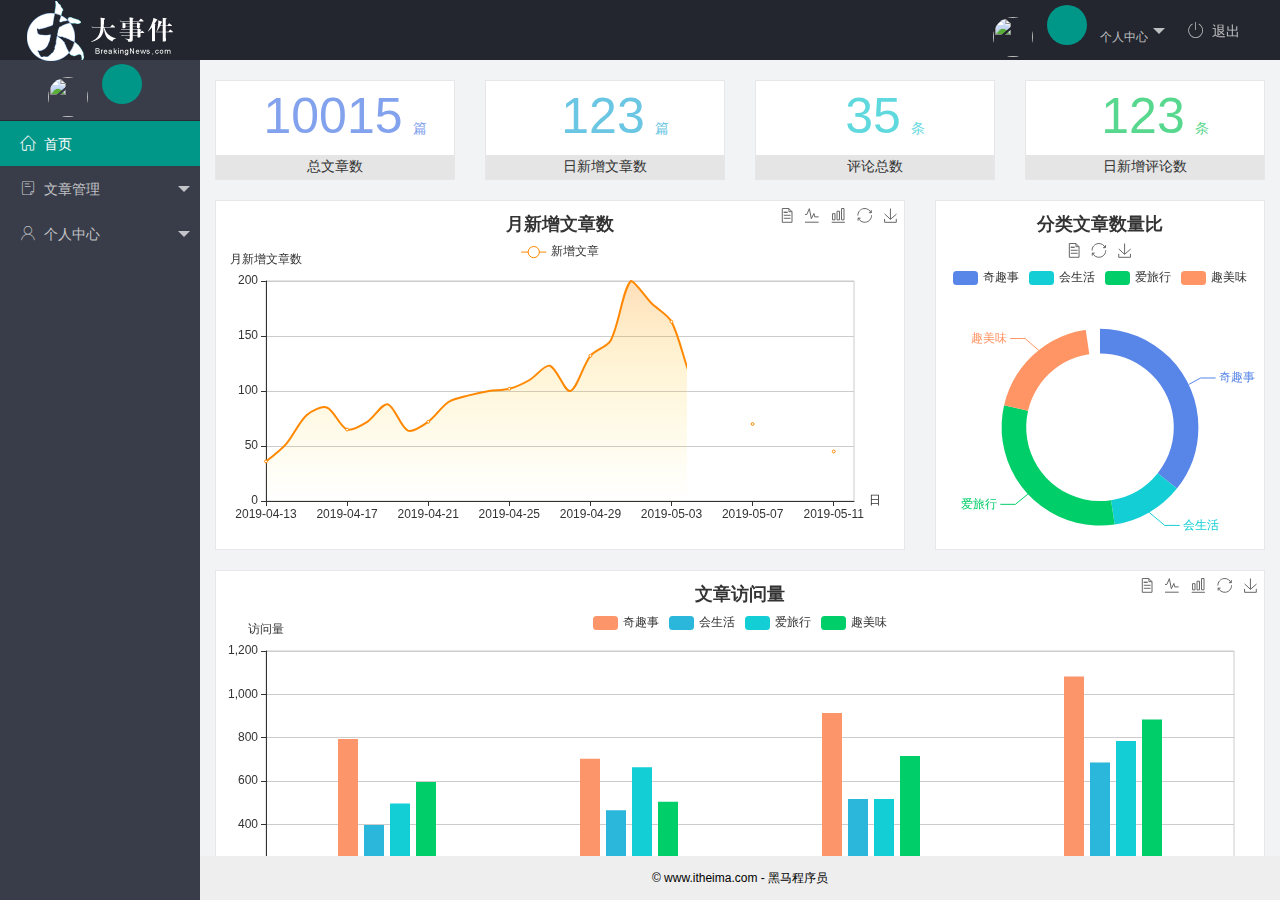
==== commit 8b071404: "完成个人中心功能" ====
--- a/index.html
+++ b/index.html
@@ -25,9 +25,9 @@
                         个人中心
                     </a>
                     <dl class="layui-nav-child">
-                        <dd><a href="">基本资料</a></dd>
-                        <dd><a href="">更换头像</a></dd>
-                        <dd><a href="">重置密码</a></dd>
+                        <dd><a href="/user/user_info.html" target="fm">基本资料</a></dd>
+                        <dd><a href="/user/user_avatar.html" target="fm">更换头像</a></dd>
+                        <dd><a href="/user/user_pwd.html" target="fm">重置密码</a></dd>
                     </dl>
                 </li>
                 <li class="layui-nav-item">
@@ -61,9 +61,12 @@
                     <li class="layui-nav-item">
                         <a href="javascript:;"><span class="iconfont icon-user"></span>个人中心</a>
                         <dl class="layui-nav-child">
-                            <dd><a href="javascript:;"><i class="layui-icon layui-icon-app"></i>基本资料</a></dd>
-                            <dd><a href="javascript:;"><i class="layui-icon layui-icon-app"></i>更换头像</a></dd>
-                            <dd><a href="javascript:;"><i class="layui-icon layui-icon-app"></i>重置密码</a></dd>
+                            <dd><a href="/user/user_info.html" target="fm"><i
+                                        class="layui-icon layui-icon-app"></i>基本资料</a></dd>
+                            <dd><a href="/user/user_avatar.html" target="fm"><i
+                                        class="layui-icon layui-icon-app"></i>更换头像</a></dd>
+                            <dd><a href="/user/user_pwd.html" target="fm"><i
+                                        class="layui-icon layui-icon-app"></i>重置密码</a></dd>
                         </dl>
                     </li>
                 </ul>
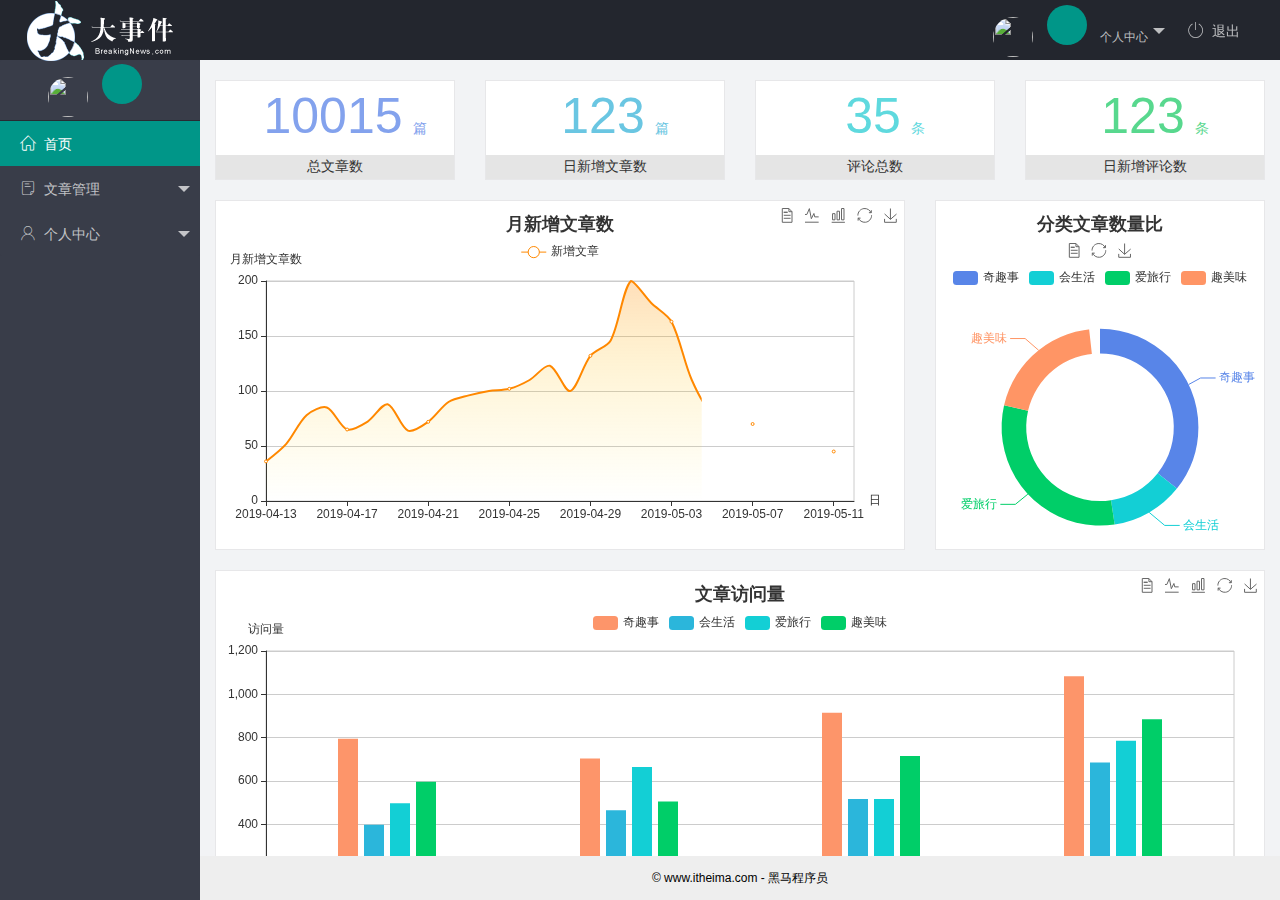
==== commit 6a84ad0c: "完成文章管理功能" ====
--- a/index.html
+++ b/index.html
@@ -40,7 +40,7 @@
             <div class="layui-side-scroll">
                 <!-- 左侧导航区域（可配合layui已有的垂直导航） -->
                 <ul class="layui-nav layui-nav-tree" lay-shrink="all"></ul>
-                <ul class="layui-nav layui-nav-tree">
+                <ul class="layui-nav layui-nav-tree" lay-shrink="all">
                     <div class="userinfo">
                         <img src="http://t.cn/RCzsdCq" class="layui-nav-img" />
                         <span class="text-avatar"></span>
@@ -53,9 +53,12 @@
                     <li class="layui-nav-item">
                         <a href="javascript:;"><span class="iconfont icon-16"></span>文章管理</a>
                         <dl class="layui-nav-child">
-                            <dd><a href="javascript:;"><i class="layui-icon layui-icon-app"></i>文章类别</a></dd>
-                            <dd><a href="javascript:;"><i class="layui-icon layui-icon-app"></i>文章列表</a></dd>
-                            <dd><a href="javascript:;"><i class="layui-icon layui-icon-app"></i>发布文章</a></dd>
+                            <dd><a href="/article/art_cate.html" target="fm"><i
+                                        class="layui-icon layui-icon-app"></i>文章类别</a></dd>
+                            <dd><a href="/article/art_list.html" target="fm"><i
+                                        class="layui-icon layui-icon-app"></i>文章列表</a></dd>
+                            <dd><a href="/article/art_pub.html" target="fm"><i
+                                        class="layui-icon layui-icon-app"></i>发布文章</a></dd>
                         </dl>
                     </li>
                     <li class="layui-nav-item">
